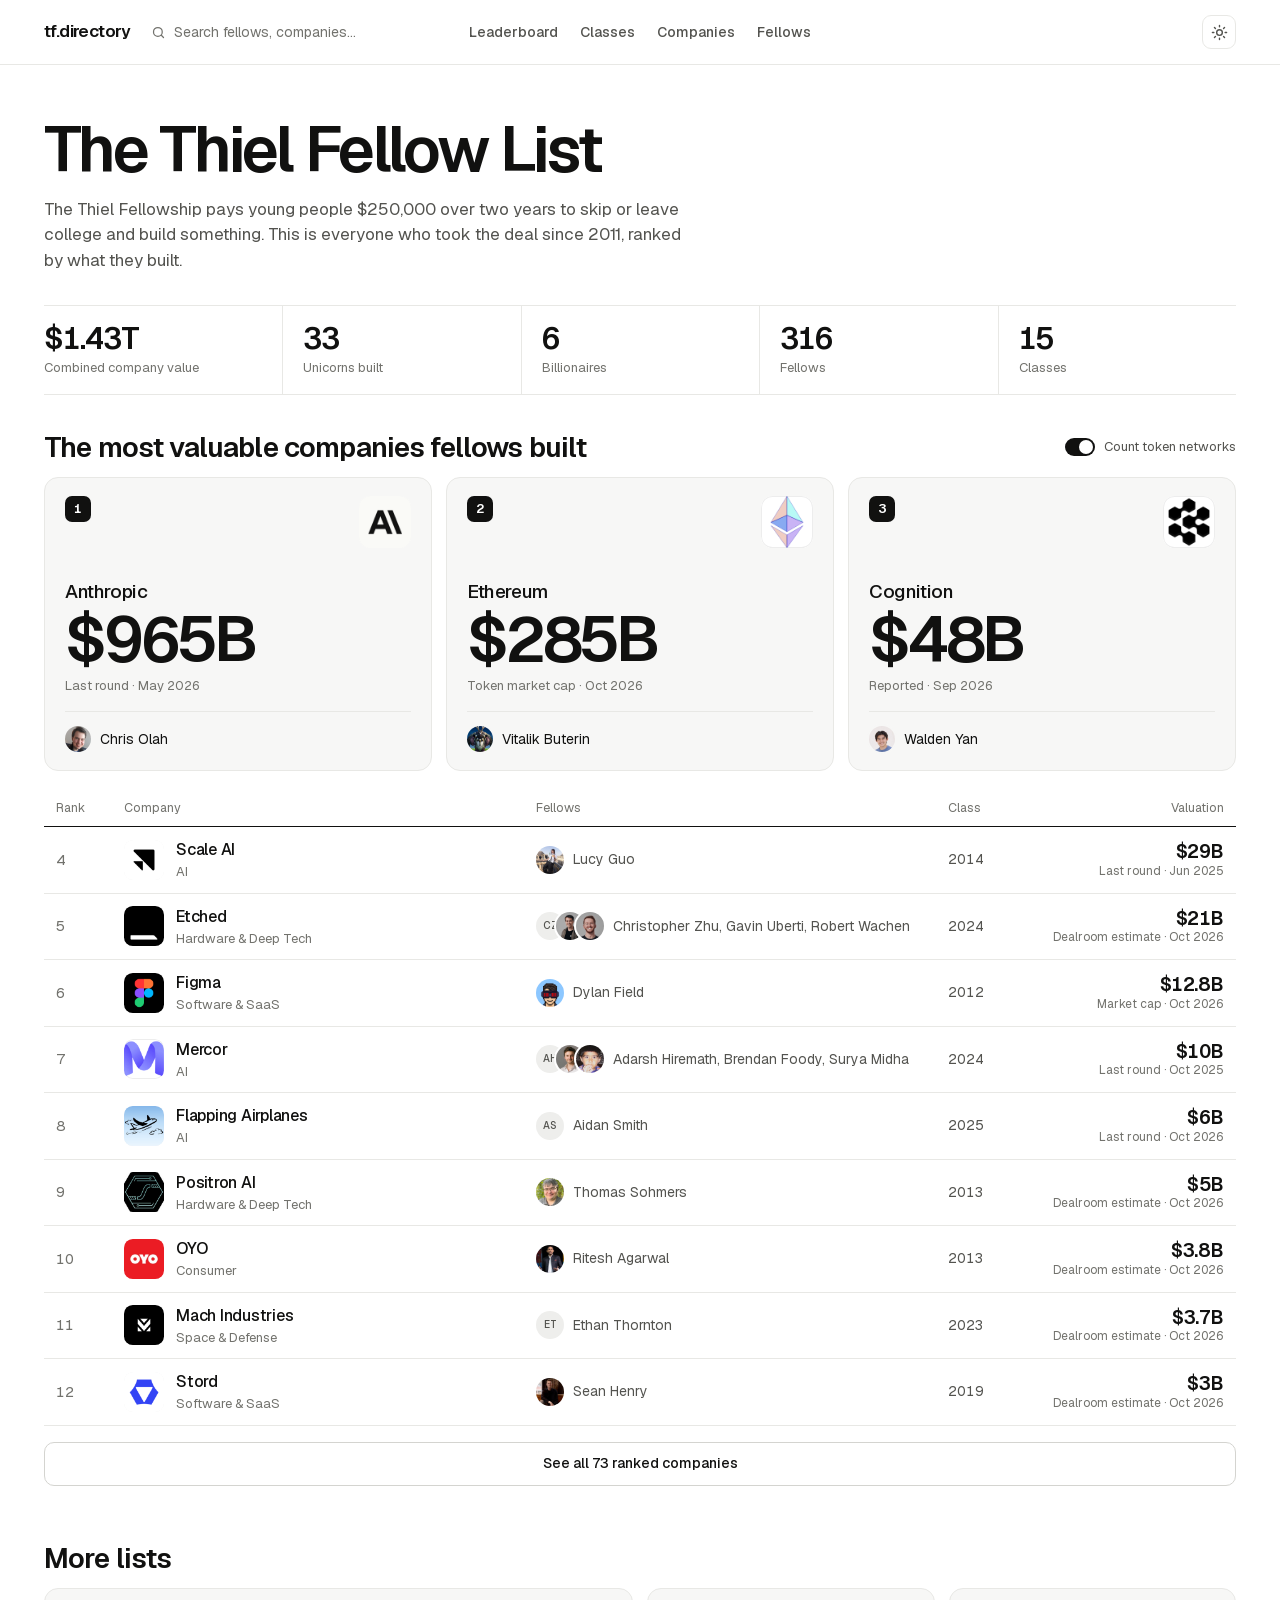
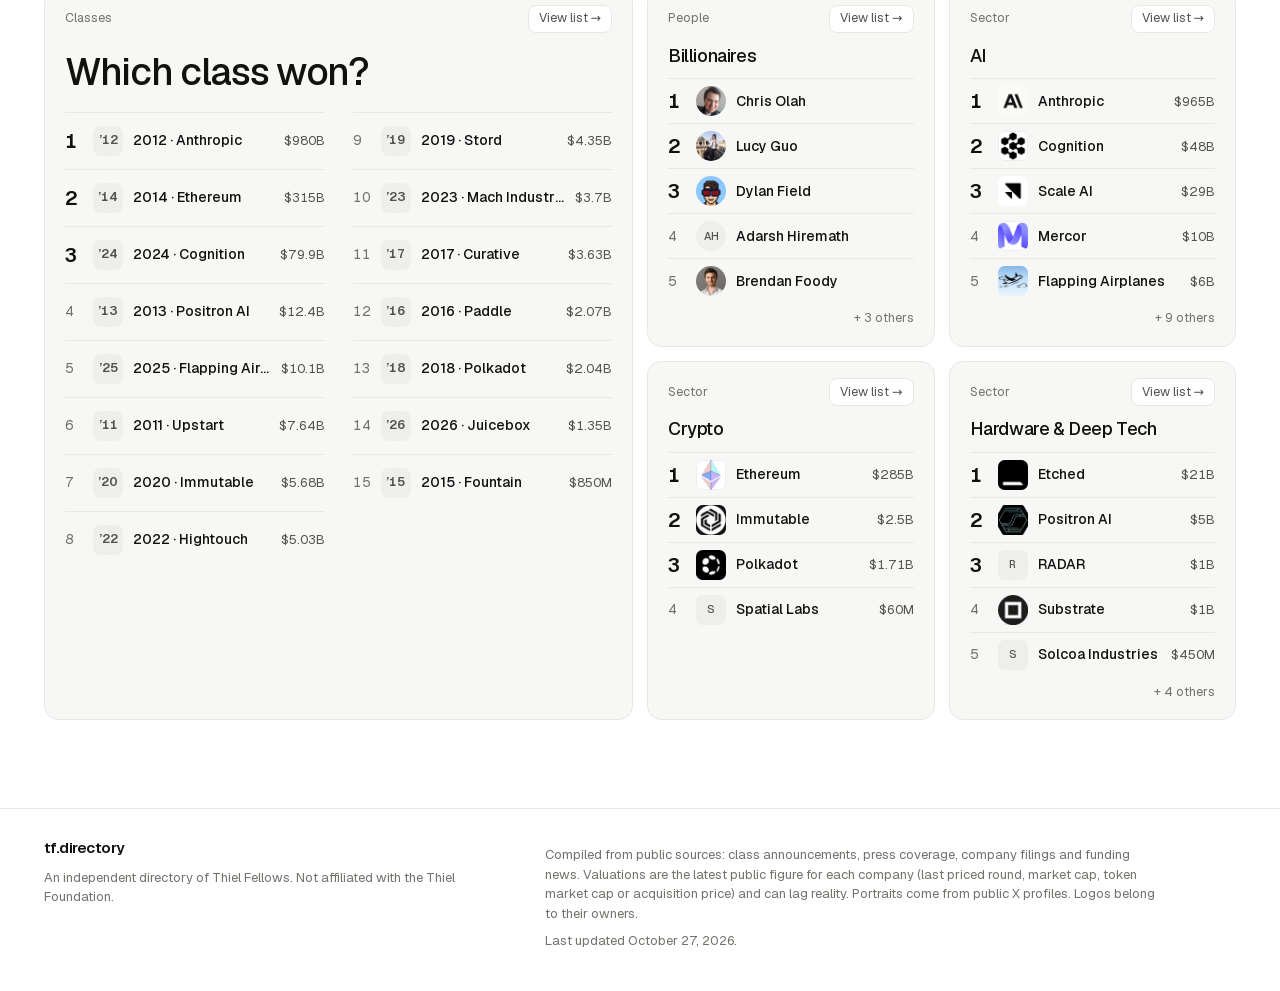
==== index.html @ bc82bbcd "Redesign as a ranked list with portraits and logos Restyle the site after the Forbes lists and Cosig" ====
<!doctype html>
<html lang="en">
<head>
  <meta charset="utf-8">
  <meta name="viewport" content="width=device-width, initial-scale=1">
  <title>tf.directory — every Thiel Fellow</title>
  <meta name="description" content="An independent directory of every Thiel Fellow since 2011: browse by class, company and profile, with a valuation leaderboard of the companies they built.">
  <meta property="og:title" content="tf.directory — every Thiel Fellow">
  <meta property="og:description" content="Every Thiel Fellow since 2011, by class, company and profile, with a valuation leaderboard.">
  <meta property="og:url" content="https://tf.directory/">
  <meta property="og:type" content="website">
  <meta name="twitter:card" content="summary">
  <meta name="theme-color" content="#ffffff" media="(prefers-color-scheme: light)">
  <meta name="theme-color" content="#0c0c0b" media="(prefers-color-scheme: dark)">
  <link rel="icon" href="data:image/svg+xml,%3Csvg xmlns='http://www.w3.org/2000/svg' viewBox='0 0 64 64'%3E%3Crect width='64' height='64' rx='14' fill='%23111110'/%3E%3Ctext x='32' y='44' font-family='Helvetica,Arial,sans-serif' font-size='34' font-weight='700' letter-spacing='-2' text-anchor='middle' fill='%23ffffff'%3Etf%3C/text%3E%3C/svg%3E">
  <link rel="preload" href="assets/fonts/geist.woff2" as="font" type="font/woff2" crossorigin>
  <link rel="stylesheet" href="assets/style.css">
</head>
<body>
  <a class="skip" href="#app">Skip to content</a>
  <header class="top">
    <div class="wrap top-in">
      <div class="top-left">
        <a class="mark" href="#/" aria-label="tf.directory home">tf.directory</a>
        <button class="search-btn" id="open-search" type="button" aria-label="Search fellows and companies">
          <svg width="15" height="15" viewBox="0 0 24 24" fill="none" stroke="currentColor" stroke-width="2" stroke-linecap="round" aria-hidden="true"><circle cx="11" cy="11" r="7"/><path d="m20 20-3.5-3.5"/></svg>
          <span class="lbl">Search fellows, companies…</span>
        </button>
      </div>
      <nav class="nav" aria-label="Primary">
        <a href="#/leaderboard" data-nav="leaderboard">Leaderboard</a>
        <a href="#/classes" data-nav="classes">Classes</a>
        <a href="#/companies" data-nav="companies">Companies</a>
        <a href="#/fellows" data-nav="fellows">Fellows</a>
      </nav>
      <div class="top-actions">
        <button class="icon-btn" id="theme" type="button" aria-label="Toggle dark mode">
          <svg class="i-sun" width="17" height="17" viewBox="0 0 24 24" fill="none" stroke="currentColor" stroke-width="2" stroke-linecap="round" aria-hidden="true"><circle cx="12" cy="12" r="4"/><path d="M12 2v2M12 20v2M4.9 4.9l1.4 1.4M17.7 17.7l1.4 1.4M2 12h2M20 12h2M4.9 19.1l1.4-1.4M17.7 6.3l1.4-1.4"/></svg>
          <svg class="i-moon" width="17" height="17" viewBox="0 0 24 24" fill="none" stroke="currentColor" stroke-width="2" stroke-linecap="round" stroke-linejoin="round" aria-hidden="true"><path d="M21 12.8A9 9 0 1 1 11.2 3a7 7 0 0 0 9.8 9.8z"/></svg>
        </button>
      </div>
    </div>
  </header>

  <main id="app" class="wrap" tabindex="-1">
    <div class="loading">Loading the directory…</div>
  </main>

  <footer class="foot">
    <div class="wrap foot-in">
      <div>
        <div class="mark">tf.directory</div>
        <p>An independent directory of Thiel Fellows. Not affiliated with the Thiel Foundation.</p>
      </div>
      <div class="foot-note">
        <p>Compiled from public sources: class announcements, press coverage, company filings and funding news. Valuations are the latest public figure for each company (last priced round, market cap, token market cap or acquisition price) and can lag reality. Portraits come from public X profiles. Logos belong to their owners.</p>
        <p id="updated"></p>
      </div>
    </div>
  </footer>

  <div class="pal-back" id="pal" hidden>
    <div class="pal" role="dialog" aria-modal="true" aria-label="Search">
      <input id="pal-q" type="text" placeholder="Search fellows, companies, classes…" autocomplete="off" spellcheck="false" aria-controls="pal-list">
      <div class="pal-list" id="pal-list" role="listbox"></div>
      <div class="pal-foot"><span><kbd>↑</kbd><kbd>↓</kbd> move</span><span><kbd>↵</kbd> open</span><span><kbd>esc</kbd> close</span></div>
    </div>
  </div>

  <script src="assets/app.js"></script>
</body>
</html>
---- assets/style.css ----
@font-face { font-family: "Geist"; font-style: normal; font-weight: 100 900; font-display: swap; src: url(fonts/geist.woff2) format("woff2"); }

:root {
  --bg: #ffffff;
  --surface: #f7f7f6;
  --surface-2: #eeeeec;
  --ink: #111110;
  --ink-2: #53534f;
  --ink-3: #72726d;
  --line: #e8e8e5;
  --line-2: #d4d4d0;
  --radius: 14px;
  --top-h: 64px;
  --sans: "Geist", ui-sans-serif, system-ui, -apple-system, "Segoe UI", sans-serif;
  color-scheme: light;
}

@media (prefers-color-scheme: dark) {
  :root:not([data-theme="light"]) {
    --bg: #0c0c0b;
    --surface: #161615;
    --surface-2: #232321;
    --ink: #f4f4f2;
    --ink-2: #b4b4af;
    --ink-3: #8b8b85;
    --line: #272725;
    --line-2: #3b3b38;
    color-scheme: dark;
  }
}
:root[data-theme="dark"] {
  --bg: #0c0c0b;
  --surface: #161615;
  --surface-2: #232321;
  --ink: #f4f4f2;
  --ink-2: #b4b4af;
  --ink-3: #8b8b85;
  --line: #272725;
  --line-2: #3b3b38;
  color-scheme: dark;
}

* { box-sizing: border-box; }
html { -webkit-text-size-adjust: 100%; scroll-padding-top: calc(var(--top-h) + 16px); }
body {
  margin: 0;
  background: var(--bg);
  color: var(--ink);
  font: 15px/1.5 var(--sans);
  -webkit-font-smoothing: antialiased;
  text-rendering: optimizeLegibility;
  overflow-x: hidden;
}
a { color: inherit; text-decoration: none; }
button { font: inherit; color: inherit; }
img, svg { display: block; }
::selection { background: var(--ink); color: var(--bg); }
:focus-visible { outline: 2px solid var(--ink); outline-offset: 2px; border-radius: 4px; }

.wrap { max-width: 1240px; margin: 0 auto; padding: 0 24px; }
#app { outline: none; min-height: 70vh; }
.skip { position: absolute; left: -999px; top: 8px; background: var(--ink); color: var(--bg); padding: 8px 12px; border-radius: 8px; z-index: 100; }
.skip:focus { left: 8px; }
.loading { padding: 120px 0; color: var(--ink-3); text-align: center; }

/* ---------- header ---------- */
.top {
  position: sticky; top: 0; z-index: 30;
  background: color-mix(in srgb, var(--bg) 88%, transparent);
  backdrop-filter: saturate(1.4) blur(14px);
  -webkit-backdrop-filter: saturate(1.4) blur(14px);
  border-bottom: 1px solid var(--line);
}
.top-in { display: grid; grid-template-columns: minmax(0, 1fr) auto minmax(0, 1fr); align-items: center; gap: 20px; height: var(--top-h); }
.top-left { display: flex; align-items: center; gap: 18px; min-width: 0; }
.mark { font-weight: 600; font-size: 17px; letter-spacing: -0.035em; white-space: nowrap; }
.nav { display: flex; gap: 22px; }
.nav a { color: var(--ink-2); font-size: 14px; font-weight: 500; white-space: nowrap; }
.nav a:hover, .nav a.on { color: var(--ink); }
.top-actions { display: flex; justify-content: flex-end; }
.search-btn {
  display: flex; align-items: center; gap: 8px; height: 34px; padding: 0 2px; min-width: 0;
  border: 0; background: none; color: var(--ink-3); font-size: 14px; cursor: pointer;
}
.search-btn:hover { color: var(--ink); }
.search-btn .lbl { overflow: hidden; text-overflow: ellipsis; white-space: nowrap; }
kbd { font: 500 11px/1 var(--sans); border: 1px solid var(--line); border-radius: 5px; padding: 3px 5px; color: var(--ink-3); background: var(--bg); }
.icon-btn {
  width: 34px; height: 34px; display: grid; place-items: center; border-radius: 9px;
  border: 1px solid var(--line); background: var(--bg); color: var(--ink-2); cursor: pointer;
}
.icon-btn:hover { color: var(--ink); border-color: var(--line-2); }
.i-moon { display: none; }
:root[data-theme="dark"] .i-moon { display: block; }
:root[data-theme="dark"] .i-sun { display: none; }
@media (prefers-color-scheme: dark) {
  :root:not([data-theme="light"]) .i-moon { display: block; }
  :root:not([data-theme="light"]) .i-sun { display: none; }
}

/* ---------- type ---------- */
.title { font-size: clamp(38px, 5.2vw, 64px); font-weight: 600; line-height: 1.03; letter-spacing: -0.042em; margin: 0; text-wrap: balance; }
.sub { max-width: 640px; font-size: 17px; line-height: 1.5; color: var(--ink-2); margin: 14px 0 0; text-wrap: pretty; }
.sub b { color: var(--ink); font-weight: 500; }
.muted { color: var(--ink-3); }
.page-head { padding: 52px 0 28px; }
.note { font-size: 12.5px; color: var(--ink-3); margin: 12px 0 0; }
.back { display: inline-block; font-size: 14px; color: var(--ink-2); padding: 28px 0 20px; }
.back:hover { color: var(--ink); }

.sect { padding-top: 56px; }
.sect-head { display: flex; align-items: center; justify-content: space-between; gap: 12px 24px; margin-bottom: 14px; flex-wrap: wrap; }
.sect-head h2 { font-size: clamp(22px, 2.6vw, 28px); font-weight: 600; letter-spacing: -0.03em; line-height: 1.15; margin: 0; }
.sect-head p { margin: 4px 0 0; color: var(--ink-3); font-size: 14px; }
.controls { display: flex; gap: 12px; align-items: center; flex-wrap: wrap; }
.btn-wide {
  display: flex; align-items: center; justify-content: center; height: 44px; margin-top: 16px;
  border: 1px solid var(--line-2); border-radius: 10px; font-size: 14px; font-weight: 500; background: var(--bg);
}
.btn-wide:hover { background: var(--surface); }

/* ---------- stats ---------- */
.stats { display: grid; grid-template-columns: repeat(5, minmax(0, 1fr)); border-top: 1px solid var(--line); border-bottom: 1px solid var(--line); margin-top: 32px; }
.stat { padding: 16px 20px; border-left: 1px solid var(--line); min-width: 0; }
.stat:first-child { border-left: 0; padding-left: 0; }
.stat b { display: block; font-size: 30px; font-weight: 600; line-height: 1.1; letter-spacing: -0.035em; white-space: nowrap; font-variant-numeric: tabular-nums; overflow: hidden; text-overflow: ellipsis; }
.stat span { display: block; margin-top: 3px; font-size: 13px; color: var(--ink-3); }

/* ---------- media ---------- */
.face, .logo { --s: 40px; width: var(--s); height: var(--s); flex: none; object-fit: cover; }
.face { border-radius: 50%; background: var(--surface-2); }
.logo { border-radius: 22%; background: #fff; box-shadow: inset 0 0 0 1px rgba(0, 0, 0, .07); object-fit: contain; }
.logo.on-dark { background: #111110; }
.face.blank, .logo.blank {
  display: inline-grid; place-items: center; background: var(--surface-2); color: var(--ink-2); box-shadow: none;
  font-size: calc(var(--s) * .36); font-weight: 500; line-height: 1; user-select: none;
}
.stack { display: inline-flex; flex: none; }
.stack > * { margin-left: -8px; box-shadow: 0 0 0 2px var(--bg); }
.stack > *:first-child { margin-left: 0; }
.tile {
  display: inline-grid; place-items: center; min-width: 26px; height: 26px; padding: 0 6px; border-radius: 7px;
  background: var(--ink); color: var(--bg); font-size: 13px; font-weight: 600; font-variant-numeric: tabular-nums;
}
.yr {
  display: inline-grid; place-items: center; width: 30px; height: 30px; flex: none; border-radius: 8px;
  background: var(--surface-2); color: var(--ink-2); font-size: 12.5px; font-weight: 600; font-variant-numeric: tabular-nums;
}
.tag {
  display: inline-block; font-size: 11.5px; font-weight: 500; line-height: 1; padding: 3px 6px; border-radius: 5px;
  border: 1px solid var(--line-2); color: var(--ink-2); white-space: nowrap;
}
.chip { font-size: 13px; color: var(--ink-2); white-space: nowrap; }
.status { font-size: 13px; color: var(--ink-2); white-space: nowrap; }
.status.defunct { color: var(--ink-3); text-decoration: line-through; }

/* ---------- podium ---------- */
.podium { display: grid; grid-template-columns: repeat(3, minmax(0, 1fr)); gap: 14px; }
.pod {
  display: flex; flex-direction: column; min-width: 0; padding: 18px 20px 18px; background: var(--surface);
  border: 1px solid var(--line); border-radius: var(--radius); transition: border-color .15s;
}
.pod:hover { border-color: var(--line-2); }
.pod-top { display: flex; justify-content: space-between; align-items: flex-start; }
.pod-name { margin-top: 30px; font-size: 19px; font-weight: 500; letter-spacing: -0.02em; }
.pod-val { font-size: clamp(44px, 5vw, 64px); font-weight: 600; line-height: 1.02; letter-spacing: -0.05em; font-variant-numeric: tabular-nums; }
.pod-note { font-size: 13px; color: var(--ink-3); margin-top: 4px; }
.pod-fs { display: flex; align-items: center; gap: 9px; margin-top: 16px; padding-top: 14px; border-top: 1px solid var(--line); font-size: 14px; min-width: 0; }
.pod-fs .stack > * { box-shadow: 0 0 0 2px var(--surface); }
.pod-fs span.t { overflow: hidden; text-overflow: ellipsis; white-space: nowrap; min-width: 0; }

/* ---------- ranked table ---------- */
.rk { font-size: 15px; color: var(--ink-3); font-variant-numeric: tabular-nums; }
.rk.lead { font-size: 26px; font-weight: 600; color: var(--ink); line-height: 1; letter-spacing: -0.03em; }
.t-head, .t-row { display: grid; grid-template-columns: 52px minmax(0, 1.25fr) minmax(0, 1.25fr) 84px 176px; gap: 16px; align-items: center; }
.t-head { padding: 0 12px 8px; font-size: 12.5px; color: var(--ink-3); border-bottom: 1px solid var(--ink); }
.t-head button { border: 0; background: none; padding: 0; font-size: 12.5px; color: var(--ink-3); cursor: pointer; text-align: left; white-space: nowrap; }
.t-head button:hover, .t-head button.on { color: var(--ink); }
.t-head .r { text-align: right; justify-self: end; }
.t-row { padding: 11px 12px; border-bottom: 1px solid var(--line); transition: background .12s; }
.t-row:hover { background: var(--surface); }
.t-row:hover .stack > * { box-shadow: 0 0 0 2px var(--surface); }
.t-co { display: flex; align-items: center; gap: 12px; min-width: 0; }
.t-co .txt { min-width: 0; }
.t-name { display: block; font-size: 16px; font-weight: 500; letter-spacing: -0.015em; overflow: hidden; text-overflow: ellipsis; white-space: nowrap; }
a.t-co:hover .t-name { text-decoration: underline; text-underline-offset: 3px; text-decoration-thickness: 1px; }
.t-sub { display: flex; align-items: center; gap: 6px; font-size: 13px; color: var(--ink-3); overflow: hidden; white-space: nowrap; }
.t-sub.m { display: none; }
.founders { display: flex; align-items: center; gap: 9px; min-width: 0; font-size: 14px; color: var(--ink-2); }
.founders .names { overflow: hidden; text-overflow: ellipsis; white-space: nowrap; min-width: 0; }
.founders a:hover, .t-cls a:hover { color: var(--ink); text-decoration: underline; text-underline-offset: 3px; text-decoration-thickness: 1px; }
.t-cls { font-size: 14px; color: var(--ink-2); font-variant-numeric: tabular-nums; white-space: nowrap; overflow: hidden; text-overflow: ellipsis; }
.val { text-align: right; font-size: 19px; font-weight: 600; line-height: 1.15; letter-spacing: -0.025em; font-variant-numeric: tabular-nums; white-space: nowrap; min-width: 0; }
.val small { display: block; font-size: 12px; font-weight: 400; color: var(--ink-3); letter-spacing: 0; margin-top: 2px; overflow: hidden; text-overflow: ellipsis; }
.val .none { font-size: 13.5px; font-weight: 400; color: var(--ink-3); letter-spacing: 0; }

.ct .t-head, .ct .t-row { grid-template-columns: 44px minmax(0, 1.7fr) 150px 104px 160px 84px; }
.ct .t-head { position: sticky; top: var(--top-h); background: var(--bg); z-index: 4; padding-top: 8px; }
.t-raised { font-size: 14px; color: var(--ink-2); text-align: right; font-variant-numeric: tabular-nums; }

/* classes */
.cl-row { display: grid; grid-template-columns: 52px 148px 92px minmax(0, 1fr) 132px; gap: 16px; align-items: center; padding: 12px; border-bottom: 1px solid var(--line); }
.cl-rows { border-top: 1px solid var(--ink); }
.cl-year { font-size: 24px; font-weight: 600; line-height: 1.05; letter-spacing: -0.03em; font-variant-numeric: tabular-nums; }
.cl-year small { display: block; font-size: 12.5px; font-weight: 400; color: var(--ink-3); letter-spacing: 0; margin-top: 3px; white-space: nowrap; }
a.cl-year:hover { text-decoration: underline; text-underline-offset: 4px; text-decoration-thickness: 1px; }
.cl-row .stack { min-width: 0; }
.cl-track { display: flex; height: 28px; background: var(--surface); border-radius: 6px; overflow: hidden; min-width: 0; }
.cl-seg {
  display: flex; align-items: center; min-width: 0; overflow: hidden; height: 100%; padding-left: 8px; white-space: nowrap;
  border-right: 2px solid var(--bg); background: var(--ink); color: var(--bg); font-size: 12px; font-weight: 500;
}
.cl-seg span { overflow: hidden; text-overflow: ellipsis; }
.cl-seg:hover { opacity: .85; }
.cl-seg.s1 { background: color-mix(in srgb, var(--ink) 66%, var(--bg)); }
.cl-seg.s2 { background: color-mix(in srgb, var(--ink) 40%, var(--bg)); }
.cl-seg.s3 { background: color-mix(in srgb, var(--ink) 22%, var(--bg)); color: var(--ink); }

/* ---------- segmented controls ---------- */
.seg, .tabs { display: inline-flex; gap: 2px; padding: 3px; border: 1px solid var(--line); border-radius: 10px; background: var(--bg); }
.tabs { max-width: 100%; overflow-x: auto; scrollbar-width: none; }
.tabs::-webkit-scrollbar { display: none; }
.seg button, .tabs a { flex: none; border: 0; background: none; font-size: 13px; font-weight: 500; padding: 5px 10px; border-radius: 7px; color: var(--ink-2); cursor: pointer; white-space: nowrap; }
.seg button:hover, .tabs a:hover { color: var(--ink); }
.seg button.on, .tabs a.on { background: var(--ink); color: var(--bg); }
.toolbar { display: flex; align-items: center; justify-content: space-between; gap: 12px 20px; flex-wrap: wrap; margin-bottom: 16px; }

.switch { display: inline-flex; align-items: center; gap: 9px; font-size: 13px; color: var(--ink-2); cursor: pointer; user-select: none; white-space: nowrap; }
.switch input { appearance: none; width: 30px; height: 18px; border-radius: 99px; background: var(--line-2); position: relative; margin: 0; cursor: pointer; transition: background .15s; flex: none; }
.switch input::after { content: ""; position: absolute; top: 2px; left: 2px; width: 14px; height: 14px; border-radius: 50%; background: var(--bg); transition: transform .15s; }
.switch input:checked { background: var(--ink); }
.switch input:checked::after { transform: translateX(12px); }

/* ---------- list cards ---------- */
.lists { display: grid; grid-template-columns: repeat(4, minmax(0, 1fr)); gap: 14px; }
.lcard { background: var(--surface); border: 1px solid var(--line); border-radius: var(--radius); padding: 16px 20px 18px; min-width: 0; }
.lcard.wide { grid-column: span 2; grid-row: span 2; }
.lc-top { display: flex; justify-content: space-between; align-items: center; gap: 12px; font-size: 12.5px; color: var(--ink-3); }
.lc-btn { display: inline-flex; align-items: center; height: 28px; padding: 0 10px; border: 1px solid var(--line); border-radius: 8px; background: var(--bg); color: var(--ink-2); font-size: 12.5px; white-space: nowrap; }
.lc-btn:hover { color: var(--ink); border-color: var(--line-2); }
.lcard h3 { font-size: 18px; font-weight: 500; line-height: 1.2; letter-spacing: -0.022em; margin: 12px 0; }
.lcard.wide h3 { font-size: clamp(28px, 3.1vw, 38px); font-weight: 500; line-height: 1.08; letter-spacing: -0.035em; margin: 18px 0 20px; }
.li-rows.two { display: grid; grid-auto-flow: column; grid-template-rows: repeat(8, auto); column-gap: 28px; }
.li-rows.two .li { padding: 13px 0; }
.li { display: flex; align-items: center; gap: 10px; padding: 7px 0; border-top: 1px solid var(--line); min-width: 0; }
.li .rk { width: 18px; flex: none; font-size: 14px; }
.li .rk.lead { font-size: 20px; }
.li-t { flex: 1; min-width: 0; font-size: 14px; font-weight: 500; overflow: hidden; text-overflow: ellipsis; white-space: nowrap; }
.li:hover .li-t { text-decoration: underline; text-underline-offset: 3px; text-decoration-thickness: 1px; }
.li-v { flex: none; font-size: 13px; color: var(--ink-2); font-variant-numeric: tabular-nums; }
.li-more { font-size: 12.5px; color: var(--ink-3); text-align: right; margin: 6px 0 0; }

/* ---------- filters ---------- */
.filters { display: flex; gap: 8px; flex-wrap: wrap; align-items: center; padding-bottom: 12px; }
.input { height: 40px; border: 1px solid var(--line); background: var(--bg); border-radius: 10px; padding: 0 12px; font: inherit; font-size: 14px; color: var(--ink); min-width: 0; }
.input.grow { flex: 1 1 260px; border-radius: 99px; padding: 0 18px; }
.input::placeholder { color: var(--ink-3); }
.input:focus { outline: 0; border-color: var(--ink); }
select.input {
  appearance: none; padding-right: 30px; cursor: pointer;
  background-image: url("data:image/svg+xml,%3Csvg xmlns='http://www.w3.org/2000/svg' width='12' height='12' viewBox='0 0 24 24' fill='none' stroke='%2372726d' stroke-width='2.5' stroke-linecap='round'%3E%3Cpath d='m6 9 6 6 6-6'/%3E%3C/svg%3E");
  background-repeat: no-repeat; background-position: right 10px center;
}
.count { font-size: 13px; color: var(--ink-3); margin: 16px 0 12px; }
.empty { padding: 60px 0; text-align: center; color: var(--ink-3); }

/* ---------- fellow cards ---------- */
.fgrid { display: grid; grid-template-columns: repeat(auto-fill, minmax(176px, 1fr)); gap: 14px; }
.f-card { display: block; min-width: 0; overflow: hidden; border: 1px solid var(--line); border-radius: 12px; background: var(--bg); transition: border-color .15s; }
.f-card:hover { border-color: var(--line-2); }
.f-card:hover .fc-name { text-decoration: underline; text-underline-offset: 3px; text-decoration-thickness: 1px; }
.fc-media { position: relative; aspect-ratio: 1; display: grid; place-items: center; overflow: hidden; background: var(--surface); border-bottom: 1px solid var(--line); }
.fc-media .photo { width: 100%; height: 100%; object-fit: cover; }
.fc-media .tile { position: absolute; top: 8px; left: 8px; }
.ini { font-size: 40px; font-weight: 500; letter-spacing: -0.03em; color: var(--ink-3); user-select: none; }
.fc-body { padding: 9px 12px 11px; }
.fc-name, .fc-co { overflow: hidden; text-overflow: ellipsis; white-space: nowrap; }
.fc-name { font-size: 14.5px; font-weight: 500; letter-spacing: -0.012em; }
.fc-co { font-size: 12.5px; color: var(--ink-3); min-height: 18px; }
.group-h { display: flex; align-items: baseline; gap: 10px; margin: 36px 0 12px; font-size: 22px; font-weight: 600; letter-spacing: -0.03em; }
.group-h a:hover { text-decoration: underline; text-underline-offset: 4px; text-decoration-thickness: 1px; }
.group-h span { font-size: 13px; font-weight: 400; letter-spacing: 0; color: var(--ink-3); }

/* billionaire rows */
.b-rows { border-top: 1px solid var(--ink); }
.b-row { display: grid; grid-template-columns: 44px minmax(0, 1fr) 64px 110px; gap: 14px; align-items: center; padding: 11px 12px; border-bottom: 1px solid var(--line); transition: background .12s; }
.b-row:hover { background: var(--surface); }
.b-name { display: block; font-size: 16px; font-weight: 500; letter-spacing: -0.015em; }
.b-row:hover .b-name { text-decoration: underline; text-underline-offset: 3px; text-decoration-thickness: 1px; }
.b-note { display: block; font-size: 13px; color: var(--ink-3); }
.b-row .r { justify-self: end; }

/* ---------- detail pages ---------- */
.profile { display: grid; grid-template-columns: 300px minmax(0, 1fr); gap: 48px; align-items: start; }
.p-side { position: sticky; top: calc(var(--top-h) + 20px); min-width: 0; }
.p-media { aspect-ratio: 1; display: grid; place-items: center; overflow: hidden; border-radius: var(--radius); background: var(--surface); border: 1px solid var(--line); }
.p-media > img:not(.logo) { width: 100%; height: 100%; object-fit: cover; }
.p-media .ini { font-size: 76px; }
.facts { margin: 8px 0 0; }
.facts div { display: flex; justify-content: space-between; gap: 18px; padding: 9px 0; border-bottom: 1px solid var(--line); font-size: 14px; }
.facts dt { color: var(--ink-3); flex: none; }
.facts dd { margin: 0; text-align: right; font-weight: 500; min-width: 0; overflow-wrap: anywhere; }
.facts a:hover { text-decoration: underline; text-underline-offset: 3px; text-decoration-thickness: 1px; }
.links { display: flex; gap: 8px; flex-wrap: wrap; margin-top: 14px; }
.links a { display: inline-flex; align-items: center; height: 34px; padding: 0 12px; border-radius: 9px; border: 1px solid var(--line-2); font-size: 13.5px; font-weight: 500; }
.links a:hover { background: var(--surface); }
.p-main { min-width: 0; }
.p-main h1 { font-size: clamp(38px, 5vw, 60px); font-weight: 600; line-height: 1.03; letter-spacing: -0.042em; margin: 0; }
.p-sub { margin: 10px 0 0; font-size: 17px; color: var(--ink-2); display: flex; gap: 6px 10px; flex-wrap: wrap; align-items: center; }
.p-sub a:hover { color: var(--ink); text-decoration: underline; text-underline-offset: 3px; text-decoration-thickness: 1px; }
.worth { margin-top: 22px; padding: 16px 0; border-top: 1px solid var(--ink); border-bottom: 1px solid var(--line); }
.worth small { display: block; font-size: 13px; color: var(--ink-3); }
.worth b { display: block; font-size: clamp(42px, 5vw, 60px); font-weight: 600; line-height: 1.05; letter-spacing: -0.05em; margin: 2px 0; font-variant-numeric: tabular-nums; }
.prose { font-size: 17px; line-height: 1.6; max-width: 660px; margin: 22px 0 0; text-wrap: pretty; }
.sect-label { font-size: 13px; color: var(--ink-3); margin: 32px 0 10px; }
.co-list { border-top: 1px solid var(--line); }
.co-row { display: flex; align-items: center; gap: 12px; padding: 10px 0; border-bottom: 1px solid var(--line); min-width: 0; }
.co-row .t-name { font-size: 15px; }
.co-row:hover .t-name { text-decoration: underline; text-underline-offset: 3px; text-decoration-thickness: 1px; }
.co-row .val { margin-left: auto; font-size: 16px; flex: none; }
.taglist { display: flex; gap: 6px; flex-wrap: wrap; }
.taglist span { font-size: 13px; padding: 4px 10px; border-radius: 99px; border: 1px solid var(--line); }
.sources { margin: 0; padding: 0; list-style: none; font-size: 12.5px; color: var(--ink-3); }
.sources li { padding: 3px 0; overflow: hidden; text-overflow: ellipsis; white-space: nowrap; }
.sources a:hover { color: var(--ink); text-decoration: underline; }
.mates { display: grid; grid-template-columns: repeat(auto-fill, minmax(208px, 1fr)); gap: 0 24px; }
.mate { display: flex; gap: 10px; align-items: center; padding: 8px 0; border-top: 1px solid var(--line); min-width: 0; }
.mate .t { min-width: 0; }
.mate b { display: block; font-weight: 500; font-size: 14px; overflow: hidden; text-overflow: ellipsis; white-space: nowrap; }
.mate:hover b { text-decoration: underline; text-underline-offset: 3px; text-decoration-thickness: 1px; }
.mate small { display: block; font-size: 12.5px; color: var(--ink-3); overflow: hidden; text-overflow: ellipsis; white-space: nowrap; }
.pn { display: grid; grid-template-columns: 1fr 1fr; gap: 14px; margin: 48px 0 0; }
.pn a { border: 1px solid var(--line); border-radius: 12px; padding: 12px 16px; min-width: 0; }
.pn a:hover { background: var(--surface); }
.pn small { display: block; font-size: 12.5px; color: var(--ink-3); }
.pn b { font-weight: 500; display: block; overflow: hidden; text-overflow: ellipsis; white-space: nowrap; }
.pn .next { text-align: right; grid-column: 2; }
.conf { font-size: 12.5px; color: var(--ink-3); margin-top: 16px; }

/* ---------- palette ---------- */
.pal-back { position: fixed; inset: 0; background: rgba(10, 10, 9, .4); display: flex; justify-content: center; align-items: flex-start; padding: 12vh 16px 16px; z-index: 60; }
.pal-back[hidden] { display: none; }
.pal { width: min(640px, 100%); background: var(--bg); border: 1px solid var(--line); border-radius: 16px; box-shadow: 0 30px 80px -20px rgba(0,0,0,.45); overflow: hidden; }
.pal input { width: 100%; border: 0; border-bottom: 1px solid var(--line); background: none; padding: 18px 20px; font: inherit; font-size: 17px; color: var(--ink); outline: none; }
.pal input::placeholder { color: var(--ink-3); }
.pal-list { max-height: min(58vh, 460px); overflow: auto; padding: 6px; }
.pal-item { display: flex; gap: 12px; align-items: center; padding: 8px 10px; border-radius: 10px; cursor: pointer; min-width: 0; }
.pal-item.on { background: var(--surface-2); }
.pal-item .t { min-width: 0; flex: 1; }
.pal-item b { display: block; font-weight: 500; font-size: 14.5px; }
.pal-item small { display: block; color: var(--ink-3); font-size: 12.5px; overflow: hidden; text-overflow: ellipsis; white-space: nowrap; }
.pal-item .k { font-size: 12px; color: var(--ink-3); }
.pal-foot { display: flex; gap: 16px; padding: 10px 16px; border-top: 1px solid var(--line); font-size: 12px; color: var(--ink-3); }
.pal-foot kbd { margin-right: 3px; }
.pal-empty { padding: 28px; text-align: center; color: var(--ink-3); font-size: 14px; }

/* ---------- footer ---------- */
.foot { border-top: 1px solid var(--line); margin-top: 88px; padding: 28px 0 40px; font-size: 13px; color: var(--ink-3); }
.foot-in { display: grid; grid-template-columns: 1fr 1.5fr; gap: 40px; }
.foot p { margin: 8px 0 0; max-width: 620px; }
.foot .mark { color: var(--ink); font-size: 15px; }

/* ---------- responsive ---------- */
@media (max-width: 1040px) {
  .lists { grid-template-columns: repeat(2, minmax(0, 1fr)); }
  .t-head, .t-row { grid-template-columns: 44px minmax(0, 1.25fr) minmax(0, 1fr) 160px; }
  .t-head .h-cls, .t-cls { display: none; }
  .ct .t-head, .ct .t-row { grid-template-columns: 40px minmax(0, 1fr) 96px 150px; }
  .t-sector, .t-raised, .ct .t-head .h-sector, .ct .t-head .h-raised { display: none; }
  .cl-row { grid-template-columns: 44px 128px minmax(0, 1fr) 124px; }
  .cl-row .stack { display: none; }
}
@media (max-width: 860px) {
  .top-in { display: flex; flex-wrap: wrap; height: auto; padding-top: 10px; gap: 8px 12px; }
  .top-left { flex: 1; }
  .nav { order: 3; width: 100%; gap: 20px; padding-bottom: 8px; overflow-x: auto; scrollbar-width: none; }
  .nav::-webkit-scrollbar { display: none; }
  .ct .t-head { position: static; }
  .stats { grid-template-columns: repeat(3, minmax(0, 1fr)); }
  .stat:nth-child(4) { border-left: 0; padding-left: 0; }
  .stat:nth-child(n+4) { border-top: 1px solid var(--line); }
  .podium { grid-template-columns: 1fr; }
  .profile { grid-template-columns: 1fr; gap: 24px; }
  .p-side { position: static; }
  .p-media { max-width: 200px; }
  .foot-in { grid-template-columns: 1fr; gap: 12px; }
}
@media (max-width: 640px) {
  .wrap { padding: 0 16px; }
  body { font-size: 14.5px; }
  .page-head { padding: 36px 0 22px; }
  .sub { font-size: 16px; }
  .stats { grid-template-columns: repeat(2, minmax(0, 1fr)); }
  .stat { padding: 14px 14px 12px; }
  .stat:nth-child(n) { border-left: 1px solid var(--line); padding-left: 14px; border-top: 0; }
  .stat:nth-child(odd) { border-left: 0; padding-left: 0; }
  .stat:nth-child(n+3) { border-top: 1px solid var(--line); }
  .stat:last-child:nth-child(odd) { grid-column: span 2; }
  .sect { padding-top: 44px; }
  .lists { grid-template-columns: minmax(0, 1fr); }
  .lcard.wide { grid-column: auto; grid-row: auto; }
  .li-rows.two { display: block; }
  .t-head { display: none; }
  .t-row, .ct .t-row { grid-template-columns: 30px minmax(0, 1fr) auto; gap: 10px; padding: 10px 0; }
  .t-row .founders, .t-status { display: none; }
  .t-sub { display: none; }
  .t-sub.m { display: block; overflow: hidden; text-overflow: ellipsis; }
  .rk.lead { font-size: 20px; }
  .val { font-size: 16px; }
  .val small { max-width: 124px; margin-left: auto; white-space: normal; line-height: 1.25; }
  .cl-row { grid-template-columns: 30px minmax(0, 1fr) auto; gap: 8px 10px; padding: 10px 0; }
  .cl-row .cl-track { grid-column: 1 / 4; grid-row: 2; height: 22px; }
  .fgrid { grid-template-columns: repeat(2, minmax(0, 1fr)); gap: 10px; }
  .b-row { grid-template-columns: 40px minmax(0, 1fr) auto; padding: 10px 0; }
  .b-row .b-cls { display: none; }
  .pn { grid-template-columns: 1fr; }
  .pn .next { grid-column: 1; }
  .prose { font-size: 16px; }
}

@media (prefers-reduced-motion: reduce) {
  * { transition: none !important; }
}
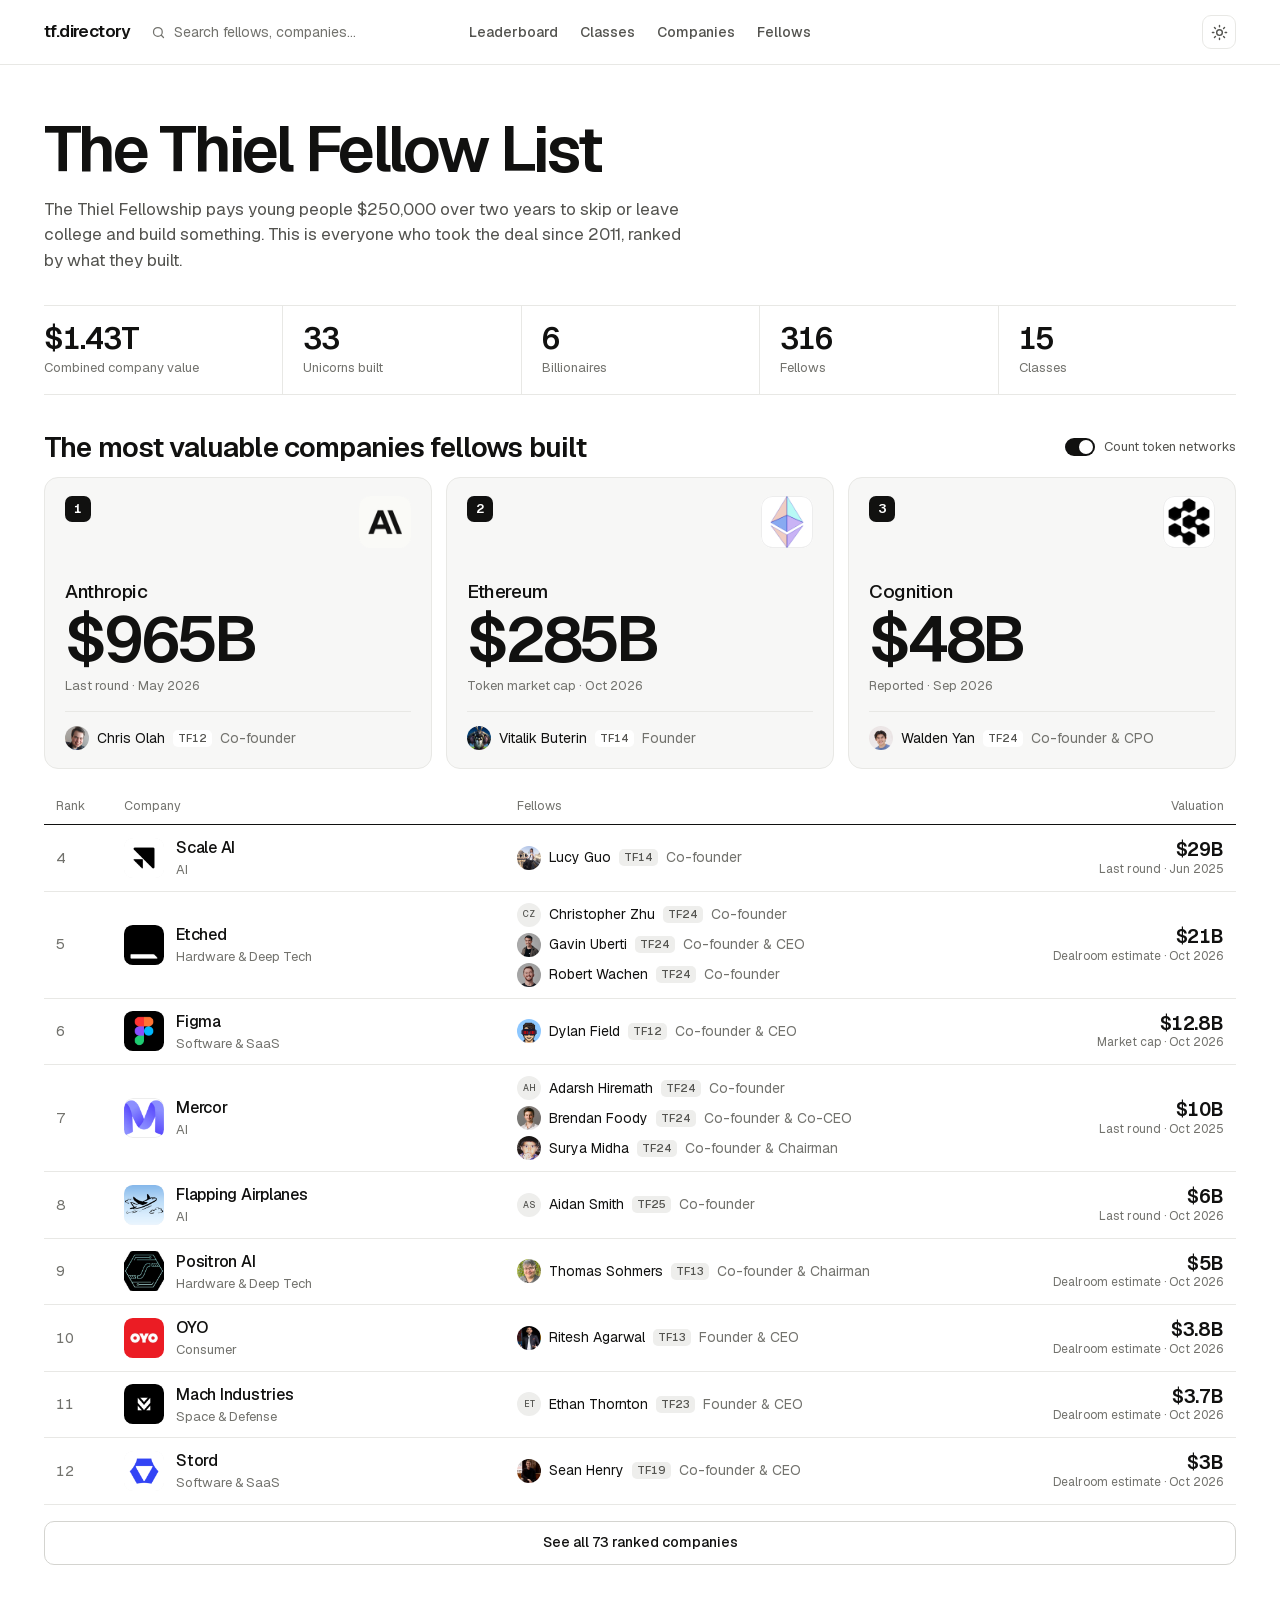
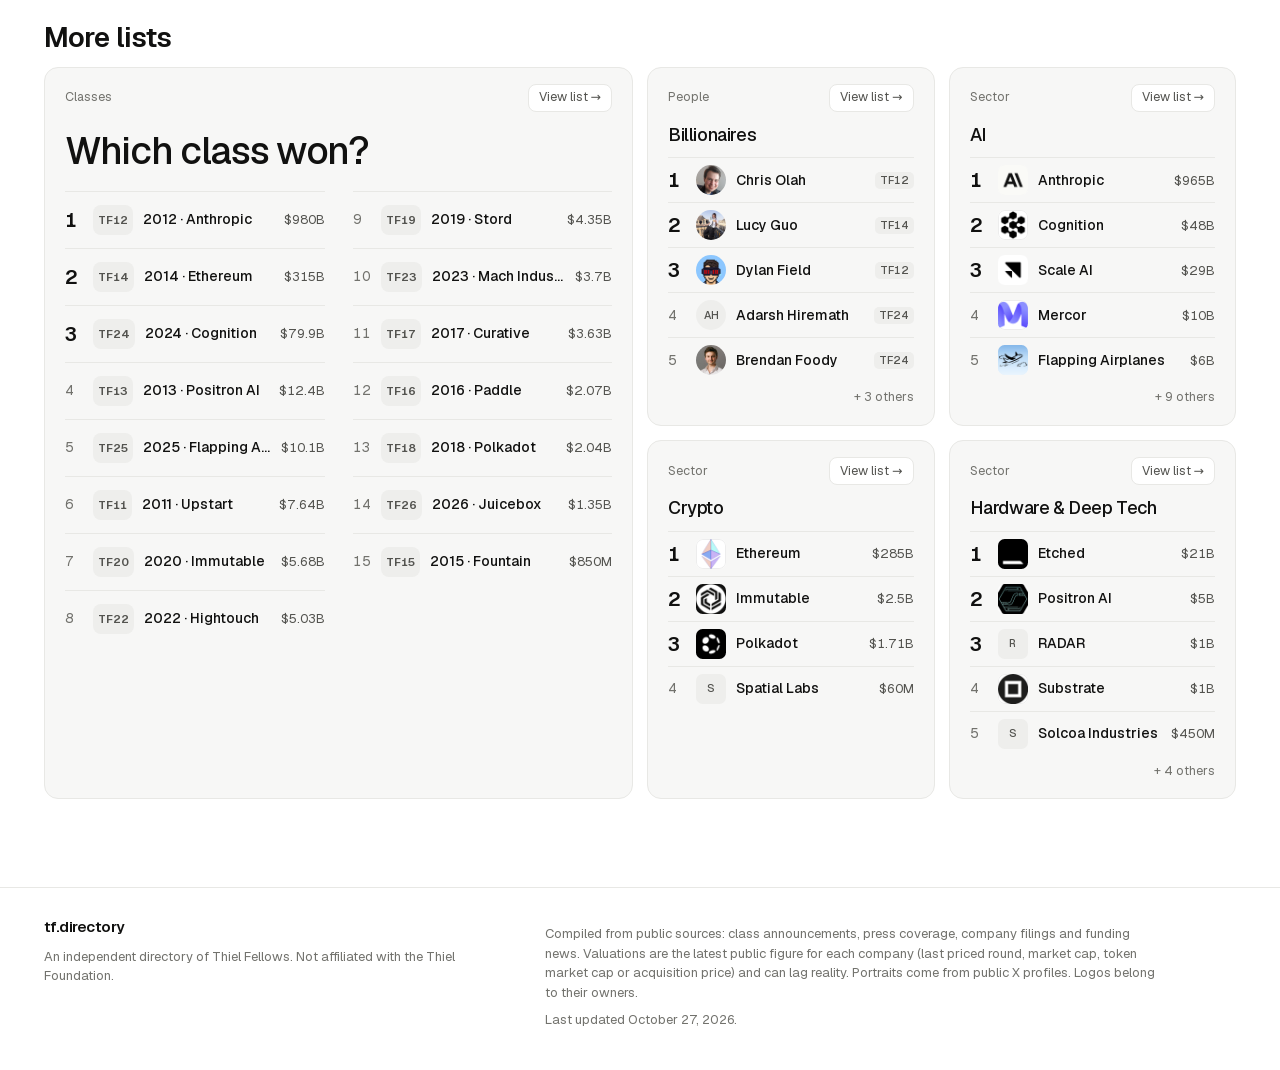
==== commit 98927fa2: "Show each fellow's class and title on company rankings - List founders one per line with a TF class " ====
--- a/index.html
+++ b/index.html
@@ -14,7 +14,7 @@
   <meta name="theme-color" content="#0c0c0b" media="(prefers-color-scheme: dark)">
   <link rel="icon" href="data:image/svg+xml,%3Csvg xmlns='http://www.w3.org/2000/svg' viewBox='0 0 64 64'%3E%3Crect width='64' height='64' rx='14' fill='%23111110'/%3E%3Ctext x='32' y='44' font-family='Helvetica,Arial,sans-serif' font-size='34' font-weight='700' letter-spacing='-2' text-anchor='middle' fill='%23ffffff'%3Etf%3C/text%3E%3C/svg%3E">
   <link rel="preload" href="assets/fonts/geist.woff2" as="font" type="font/woff2" crossorigin>
-  <link rel="stylesheet" href="assets/style.css">
+  <link rel="stylesheet" href="assets/style.css?v=5">
 </head>
 <body>
   <a class="skip" href="#app">Skip to content</a>
@@ -67,6 +67,6 @@
     </div>
   </div>
 
-  <script src="assets/app.js"></script>
+  <script src="assets/app.js?v=5"></script>
 </body>
 </html>
--- a/assets/style.css
+++ b/assets/style.css
@@ -143,8 +143,12 @@
   background: var(--ink); color: var(--bg); font-size: 13px; font-weight: 600; font-variant-numeric: tabular-nums;
 }
 .yr {
-  display: inline-grid; place-items: center; width: 30px; height: 30px; flex: none; border-radius: 8px;
-  background: var(--surface-2); color: var(--ink-2); font-size: 12.5px; font-weight: 600; font-variant-numeric: tabular-nums;
+  display: inline-grid; place-items: center; min-width: 30px; height: 30px; padding: 0 5px; flex: none; border-radius: 8px;
+  background: var(--surface-2); color: var(--ink-2); font-size: 11.5px; font-weight: 600; font-variant-numeric: tabular-nums;
+}
+.tf {
+  display: inline-block; flex: none; font-size: 11px; font-weight: 500; line-height: 1; padding: 3px 5px; border-radius: 5px;
+  background: var(--surface-2); color: var(--ink-2); font-variant-numeric: tabular-nums; vertical-align: 1px; white-space: nowrap;
 }
 .tag {
   display: inline-block; font-size: 11.5px; font-weight: 500; line-height: 1; padding: 3px 6px; border-radius: 5px;
@@ -165,14 +169,13 @@
 .pod-name { margin-top: 30px; font-size: 19px; font-weight: 500; letter-spacing: -0.02em; }
 .pod-val { font-size: clamp(44px, 5vw, 64px); font-weight: 600; line-height: 1.02; letter-spacing: -0.05em; font-variant-numeric: tabular-nums; }
 .pod-note { font-size: 13px; color: var(--ink-3); margin-top: 4px; }
-.pod-fs { display: flex; align-items: center; gap: 9px; margin-top: 16px; padding-top: 14px; border-top: 1px solid var(--line); font-size: 14px; min-width: 0; }
-.pod-fs .stack > * { box-shadow: 0 0 0 2px var(--surface); }
-.pod-fs span.t { overflow: hidden; text-overflow: ellipsis; white-space: nowrap; min-width: 0; }
+.pod-fs { display: flex; flex-direction: column; gap: 6px; margin-top: 16px; padding-top: 14px; border-top: 1px solid var(--line); min-width: 0; }
+.pod-fs .tf { background: var(--bg); }
 
 /* ---------- ranked table ---------- */
 .rk { font-size: 15px; color: var(--ink-3); font-variant-numeric: tabular-nums; }
 .rk.lead { font-size: 26px; font-weight: 600; color: var(--ink); line-height: 1; letter-spacing: -0.03em; }
-.t-head, .t-row { display: grid; grid-template-columns: 52px minmax(0, 1.25fr) minmax(0, 1.25fr) 84px 176px; gap: 16px; align-items: center; }
+.t-head, .t-row { display: grid; grid-template-columns: 52px minmax(0, 1.1fr) minmax(0, 1.5fr) 176px; gap: 16px; align-items: center; }
 .t-head { padding: 0 12px 8px; font-size: 12.5px; color: var(--ink-3); border-bottom: 1px solid var(--ink); }
 .t-head button { border: 0; background: none; padding: 0; font-size: 12.5px; color: var(--ink-3); cursor: pointer; text-align: left; white-space: nowrap; }
 .t-head button:hover, .t-head button.on { color: var(--ink); }
@@ -186,10 +189,12 @@
 a.t-co:hover .t-name { text-decoration: underline; text-underline-offset: 3px; text-decoration-thickness: 1px; }
 .t-sub { display: flex; align-items: center; gap: 6px; font-size: 13px; color: var(--ink-3); overflow: hidden; white-space: nowrap; }
 .t-sub.m { display: none; }
-.founders { display: flex; align-items: center; gap: 9px; min-width: 0; font-size: 14px; color: var(--ink-2); }
-.founders .names { overflow: hidden; text-overflow: ellipsis; white-space: nowrap; min-width: 0; }
-.founders a:hover, .t-cls a:hover { color: var(--ink); text-decoration: underline; text-underline-offset: 3px; text-decoration-thickness: 1px; }
-.t-cls { font-size: 14px; color: var(--ink-2); font-variant-numeric: tabular-nums; white-space: nowrap; overflow: hidden; text-overflow: ellipsis; }
+.founders { display: flex; flex-direction: column; gap: 6px; min-width: 0; }
+.fl { display: flex; align-items: center; gap: 8px; min-width: 0; font-size: 14px; white-space: nowrap; }
+.fl-a { display: inline-flex; align-items: center; gap: 8px; min-width: 0; flex: 0 1 auto; }
+.fl-n { overflow: hidden; text-overflow: ellipsis; }
+a.fl-a:hover .fl-n { text-decoration: underline; text-underline-offset: 3px; text-decoration-thickness: 1px; }
+.fl-t { color: var(--ink-3); overflow: hidden; text-overflow: ellipsis; min-width: 0; flex: 1 1 0; }
 .val { text-align: right; font-size: 19px; font-weight: 600; line-height: 1.15; letter-spacing: -0.025em; font-variant-numeric: tabular-nums; white-space: nowrap; min-width: 0; }
 .val small { display: block; font-size: 12px; font-weight: 400; color: var(--ink-3); letter-spacing: 0; margin-top: 2px; overflow: hidden; text-overflow: ellipsis; }
 .val .none { font-size: 13.5px; font-weight: 400; color: var(--ink-3); letter-spacing: 0; }
@@ -283,7 +288,7 @@
 
 /* billionaire rows */
 .b-rows { border-top: 1px solid var(--ink); }
-.b-row { display: grid; grid-template-columns: 44px minmax(0, 1fr) 64px 110px; gap: 14px; align-items: center; padding: 11px 12px; border-bottom: 1px solid var(--line); transition: background .12s; }
+.b-row { display: grid; grid-template-columns: 44px minmax(0, 1fr) 110px; gap: 14px; align-items: center; padding: 11px 12px; border-bottom: 1px solid var(--line); transition: background .12s; }
 .b-row:hover { background: var(--surface); }
 .b-name { display: block; font-size: 16px; font-weight: 500; letter-spacing: -0.015em; }
 .b-row:hover .b-name { text-decoration: underline; text-underline-offset: 3px; text-decoration-thickness: 1px; }
@@ -363,8 +368,7 @@
 /* ---------- responsive ---------- */
 @media (max-width: 1040px) {
   .lists { grid-template-columns: repeat(2, minmax(0, 1fr)); }
-  .t-head, .t-row { grid-template-columns: 44px minmax(0, 1.25fr) minmax(0, 1fr) 160px; }
-  .t-head .h-cls, .t-cls { display: none; }
+  .t-head, .t-row { grid-template-columns: 44px minmax(0, 1fr) minmax(0, 1.3fr) 156px; }
   .ct .t-head, .ct .t-row { grid-template-columns: 40px minmax(0, 1fr) 96px 150px; }
   .t-sector, .t-raised, .ct .t-head .h-sector, .ct .t-head .h-raised { display: none; }
   .cl-row { grid-template-columns: 44px 128px minmax(0, 1fr) 124px; }
@@ -402,7 +406,8 @@
   .li-rows.two { display: block; }
   .t-head { display: none; }
   .t-row, .ct .t-row { grid-template-columns: 30px minmax(0, 1fr) auto; gap: 10px; padding: 10px 0; }
-  .t-row .founders, .t-status { display: none; }
+  .t-status { display: none; }
+  .t-row .founders { grid-column: 2 / 4; grid-row: 2; }
   .t-sub { display: none; }
   .t-sub.m { display: block; overflow: hidden; text-overflow: ellipsis; }
   .rk.lead { font-size: 20px; }
@@ -412,7 +417,6 @@
   .cl-row .cl-track { grid-column: 1 / 4; grid-row: 2; height: 22px; }
   .fgrid { grid-template-columns: repeat(2, minmax(0, 1fr)); gap: 10px; }
   .b-row { grid-template-columns: 40px minmax(0, 1fr) auto; padding: 10px 0; }
-  .b-row .b-cls { display: none; }
   .pn { grid-template-columns: 1fr; }
   .pn .next { grid-column: 1; }
   .prose { font-size: 16px; }
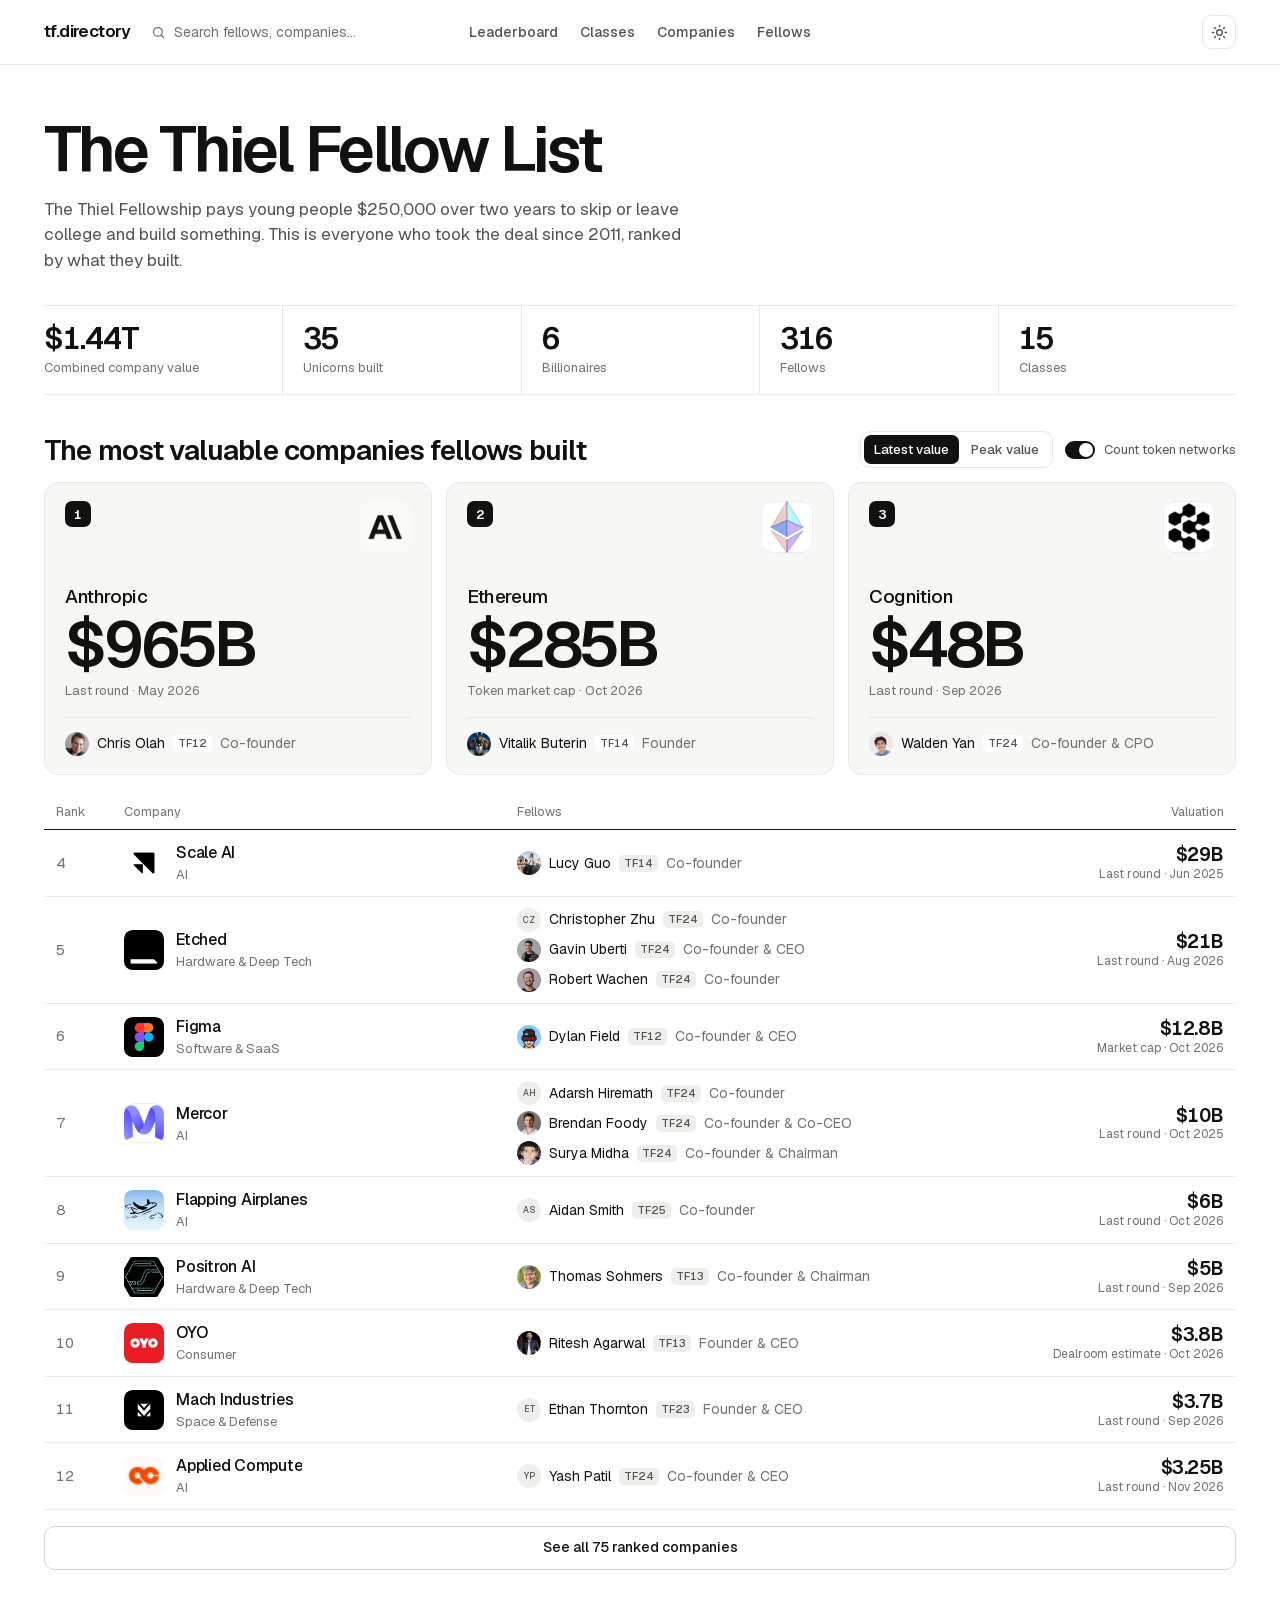
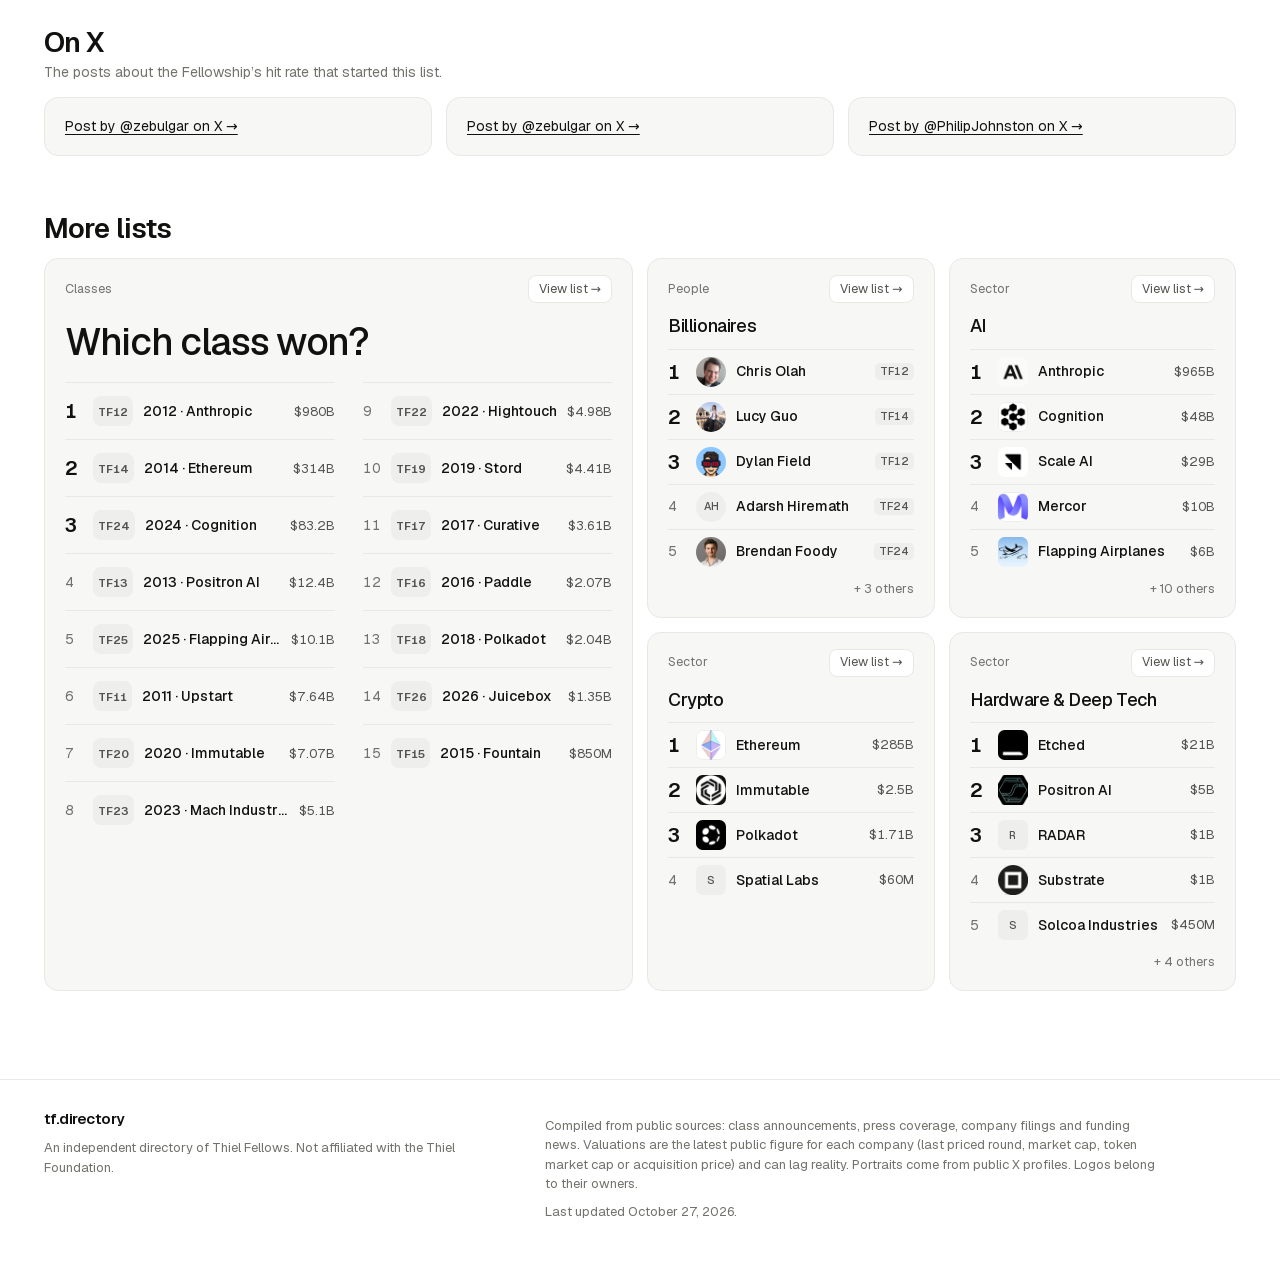
==== commit cfc70c2f: "Add peak valuations and the posts that started the list - Rank by latest or peak value: a new switch" ====
--- a/index.html
+++ b/index.html
@@ -14,7 +14,7 @@
   <meta name="theme-color" content="#0c0c0b" media="(prefers-color-scheme: dark)">
   <link rel="icon" href="data:image/svg+xml,%3Csvg xmlns='http://www.w3.org/2000/svg' viewBox='0 0 64 64'%3E%3Crect width='64' height='64' rx='14' fill='%23111110'/%3E%3Ctext x='32' y='44' font-family='Helvetica,Arial,sans-serif' font-size='34' font-weight='700' letter-spacing='-2' text-anchor='middle' fill='%23ffffff'%3Etf%3C/text%3E%3C/svg%3E">
   <link rel="preload" href="assets/fonts/geist.woff2" as="font" type="font/woff2" crossorigin>
-  <link rel="stylesheet" href="assets/style.css?v=5">
+  <link rel="stylesheet" href="assets/style.css?v=8">
 </head>
 <body>
   <a class="skip" href="#app">Skip to content</a>
@@ -67,6 +67,6 @@
     </div>
   </div>
 
-  <script src="assets/app.js?v=5"></script>
+  <script src="assets/app.js?v=8"></script>
 </body>
 </html>
--- a/assets/style.css
+++ b/assets/style.css
@@ -236,6 +236,13 @@
 .switch input:checked { background: var(--ink); }
 .switch input:checked::after { transform: translateX(12px); }
 
+/* ---------- posts ---------- */
+.posts { display: grid; grid-template-columns: repeat(3, minmax(0, 1fr)); gap: 14px; align-items: start; }
+.post { min-width: 0; }
+.posts .twitter-tweet { margin: 0 !important; }
+.posts blockquote.twitter-tweet { padding: 18px 20px; border: 1px solid var(--line); border-radius: var(--radius); background: var(--surface); font-size: 14px; }
+.posts blockquote.twitter-tweet a { text-decoration: underline; text-underline-offset: 3px; }
+
 /* ---------- list cards ---------- */
 .lists { display: grid; grid-template-columns: repeat(4, minmax(0, 1fr)); gap: 14px; }
 .lcard { background: var(--surface); border: 1px solid var(--line); border-radius: var(--radius); padding: 16px 20px 18px; min-width: 0; }
@@ -305,6 +312,7 @@
 .facts div { display: flex; justify-content: space-between; gap: 18px; padding: 9px 0; border-bottom: 1px solid var(--line); font-size: 14px; }
 .facts dt { color: var(--ink-3); flex: none; }
 .facts dd { margin: 0; text-align: right; font-weight: 500; min-width: 0; overflow-wrap: anywhere; }
+.facts dd small { display: block; font-size: 12px; font-weight: 400; color: var(--ink-3); }
 .facts a:hover { text-decoration: underline; text-underline-offset: 3px; text-decoration-thickness: 1px; }
 .links { display: flex; gap: 8px; flex-wrap: wrap; margin-top: 14px; }
 .links a { display: inline-flex; align-items: center; height: 34px; padding: 0 12px; border-radius: 9px; border: 1px solid var(--line-2); font-size: 13.5px; font-weight: 500; }
@@ -368,6 +376,7 @@
 /* ---------- responsive ---------- */
 @media (max-width: 1040px) {
   .lists { grid-template-columns: repeat(2, minmax(0, 1fr)); }
+  .posts { grid-template-columns: repeat(2, minmax(0, 1fr)); }
   .t-head, .t-row { grid-template-columns: 44px minmax(0, 1fr) minmax(0, 1.3fr) 156px; }
   .ct .t-head, .ct .t-row { grid-template-columns: 40px minmax(0, 1fr) 96px 150px; }
   .t-sector, .t-raised, .ct .t-head .h-sector, .ct .t-head .h-raised { display: none; }
@@ -401,7 +410,7 @@
   .stat:nth-child(n+3) { border-top: 1px solid var(--line); }
   .stat:last-child:nth-child(odd) { grid-column: span 2; }
   .sect { padding-top: 44px; }
-  .lists { grid-template-columns: minmax(0, 1fr); }
+  .lists, .posts { grid-template-columns: minmax(0, 1fr); }
   .lcard.wide { grid-column: auto; grid-row: auto; }
   .li-rows.two { display: block; }
   .t-head { display: none; }
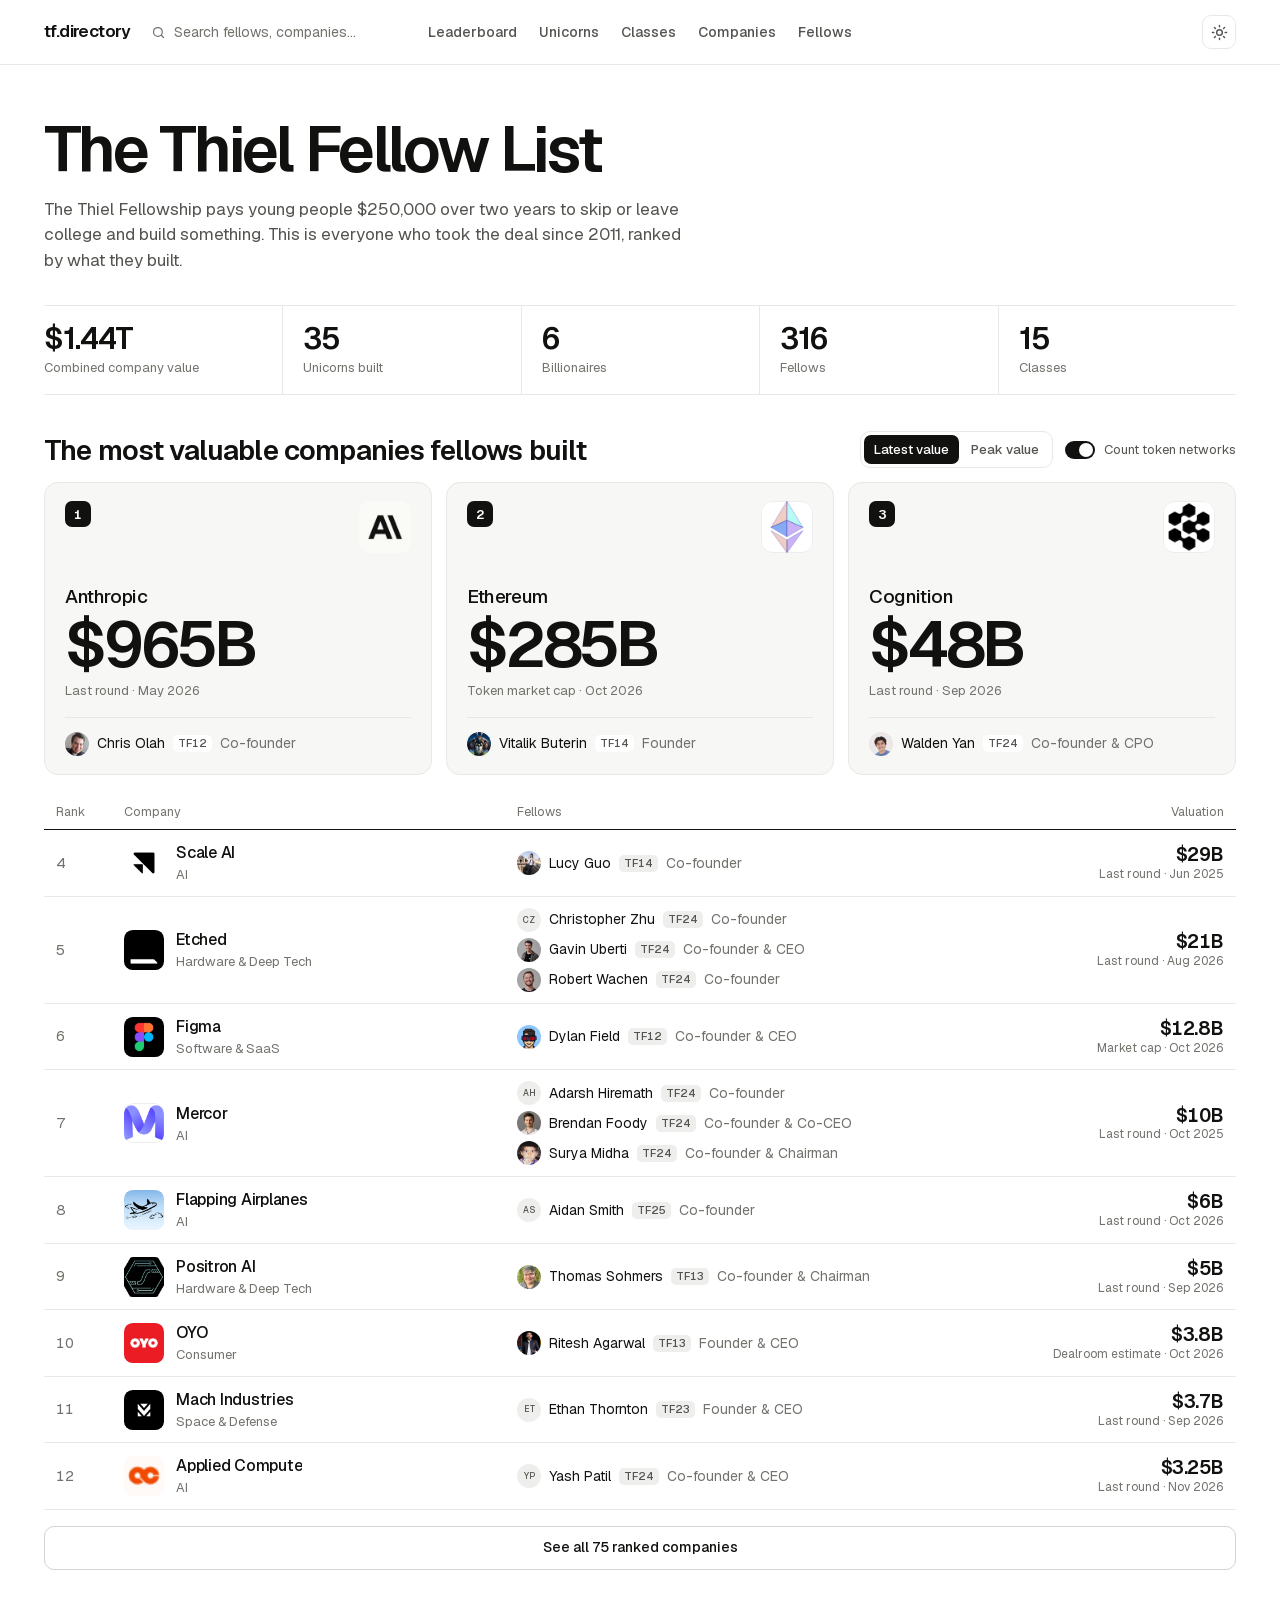
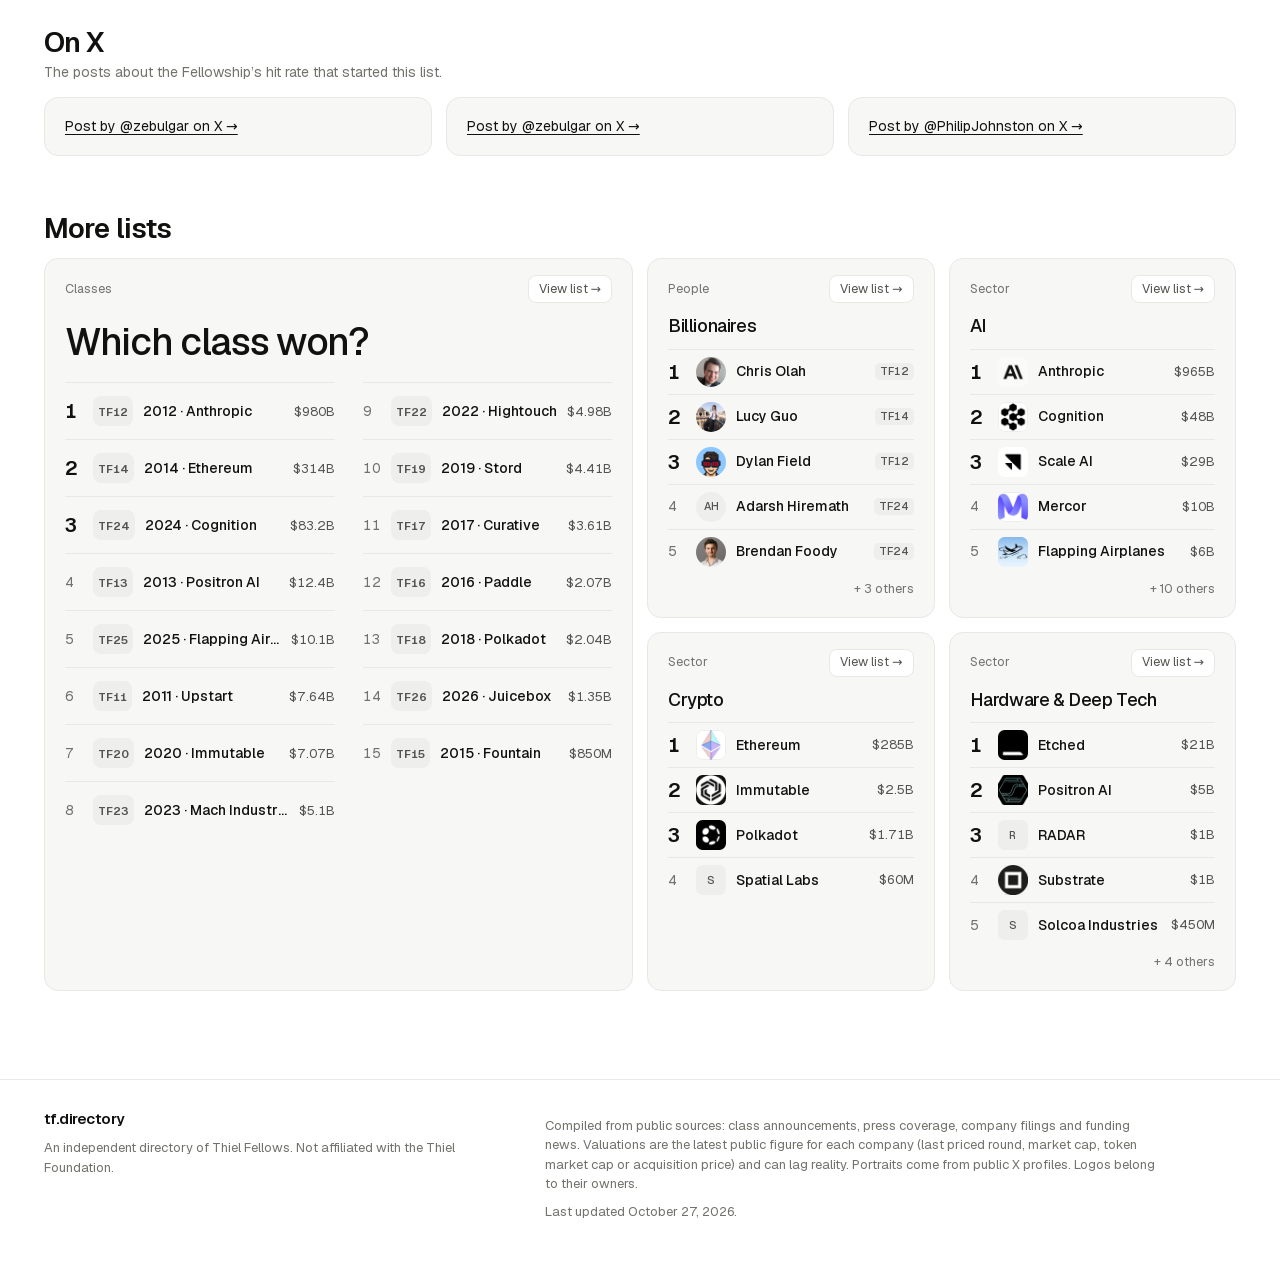
==== commit 9d76c420: "Add a Unicorns tab with hit rate by class, and LinkedIn links The Unicorns tab ranks all 35 companie" ====
--- a/index.html
+++ b/index.html
@@ -14,7 +14,7 @@
   <meta name="theme-color" content="#0c0c0b" media="(prefers-color-scheme: dark)">
   <link rel="icon" href="data:image/svg+xml,%3Csvg xmlns='http://www.w3.org/2000/svg' viewBox='0 0 64 64'%3E%3Crect width='64' height='64' rx='14' fill='%23111110'/%3E%3Ctext x='32' y='44' font-family='Helvetica,Arial,sans-serif' font-size='34' font-weight='700' letter-spacing='-2' text-anchor='middle' fill='%23ffffff'%3Etf%3C/text%3E%3C/svg%3E">
   <link rel="preload" href="assets/fonts/geist.woff2" as="font" type="font/woff2" crossorigin>
-  <link rel="stylesheet" href="assets/style.css?v=8">
+  <link rel="stylesheet" href="assets/style.css?v=12">
 </head>
 <body>
   <a class="skip" href="#app">Skip to content</a>
@@ -29,6 +29,7 @@
       </div>
       <nav class="nav" aria-label="Primary">
         <a href="#/leaderboard" data-nav="leaderboard">Leaderboard</a>
+        <a href="#/unicorns" data-nav="unicorns">Unicorns</a>
         <a href="#/classes" data-nav="classes">Classes</a>
         <a href="#/companies" data-nav="companies">Companies</a>
         <a href="#/fellows" data-nav="fellows">Fellows</a>
@@ -67,6 +68,6 @@
     </div>
   </div>
 
-  <script src="assets/app.js?v=8"></script>
+  <script src="assets/app.js?v=12"></script>
 </body>
 </html>
--- a/assets/style.css
+++ b/assets/style.css
@@ -9,6 +9,7 @@
   --ink-3: #72726d;
   --line: #e8e8e5;
   --line-2: #d4d4d0;
+  --chart-2: #a3a39e;
   --radius: 14px;
   --top-h: 64px;
   --sans: "Geist", ui-sans-serif, system-ui, -apple-system, "Segoe UI", sans-serif;
@@ -25,6 +26,7 @@
     --ink-3: #8b8b85;
     --line: #272725;
     --line-2: #3b3b38;
+    --chart-2: #6b6b67;
     color-scheme: dark;
   }
 }
@@ -37,6 +39,7 @@
   --ink-3: #8b8b85;
   --line: #272725;
   --line-2: #3b3b38;
+  --chart-2: #6b6b67;
   color-scheme: dark;
 }
 
@@ -123,7 +126,8 @@
 .stats { display: grid; grid-template-columns: repeat(5, minmax(0, 1fr)); border-top: 1px solid var(--line); border-bottom: 1px solid var(--line); margin-top: 32px; }
 .stat { padding: 16px 20px; border-left: 1px solid var(--line); min-width: 0; }
 .stat:first-child { border-left: 0; padding-left: 0; }
-.stat b { display: block; font-size: 30px; font-weight: 600; line-height: 1.1; letter-spacing: -0.035em; white-space: nowrap; font-variant-numeric: tabular-nums; overflow: hidden; text-overflow: ellipsis; }
+.stats.four { grid-template-columns: repeat(4, minmax(0, 1fr)); }
+.stat b { display: block; font-size: 30px; font-weight: 600; line-height: 1.1; letter-spacing: -0.035em; white-space: nowrap; overflow: hidden; text-overflow: ellipsis; }
 .stat span { display: block; margin-top: 3px; font-size: 13px; color: var(--ink-3); }
 
 /* ---------- media ---------- */
@@ -200,6 +204,11 @@
 .val .none { font-size: 13.5px; font-weight: 400; color: var(--ink-3); letter-spacing: 0; }
 
 .ct .t-head, .ct .t-row { grid-template-columns: 44px minmax(0, 1.7fr) 150px 104px 160px 84px; }
+.uni .t-head, .uni .t-row { grid-template-columns: 52px minmax(0, 1.1fr) minmax(0, 1.4fr) 176px 132px; }
+.u-now { text-align: right; font-size: 15px; color: var(--ink-2); font-variant-numeric: tabular-nums; white-space: nowrap; min-width: 0; }
+.u-now small { display: block; font-size: 12px; color: var(--ink-3); overflow: hidden; text-overflow: ellipsis; }
+.h-now { justify-self: end; }
+.val small.m { display: none; }
 .ct .t-head { position: sticky; top: var(--top-h); background: var(--bg); z-index: 4; padding-top: 8px; }
 .t-raised { font-size: 14px; color: var(--ink-2); text-align: right; font-variant-numeric: tabular-nums; }
 
@@ -235,6 +244,48 @@
 .switch input::after { content: ""; position: absolute; top: 2px; left: 2px; width: 14px; height: 14px; border-radius: 50%; background: var(--bg); transition: transform .15s; }
 .switch input:checked { background: var(--ink); }
 .switch input:checked::after { transform: translateX(12px); }
+
+/* ---------- charts ---------- */
+.chart { margin: 4px 0 0; }
+.chart-legend { display: flex; gap: 6px 18px; flex-wrap: wrap; font-size: 13px; color: var(--ink-2); }
+.chart-legend i { display: inline-block; width: 10px; height: 10px; border-radius: 2px; margin-right: 7px; vertical-align: -1px; }
+.k-now, .seg-now { background: var(--ink); }
+.k-past, .seg-past { background: var(--chart-2); }
+.plot { position: relative; height: 260px; margin-left: 40px; border-bottom: 1px solid var(--line-2); }
+.gl { position: absolute; left: 0; right: 0; height: 0; border-top: 1px solid var(--line); pointer-events: none; }
+.gl span { position: absolute; right: calc(100% + 8px); top: -8px; font-size: 11.5px; color: var(--ink-3); font-variant-numeric: tabular-nums; }
+.cols { position: absolute; inset: 0; display: grid; grid-template-columns: repeat(var(--n), minmax(0, 1fr)); align-items: end; }
+.col { position: relative; height: 100%; display: flex; flex-direction: column; justify-content: flex-end; align-items: center; border-radius: 6px; }
+.col:hover { background: color-mix(in srgb, var(--surface-2) 60%, transparent); }
+.col .bar { position: relative; width: min(24px, 56%); display: flex; flex-direction: column; gap: 2px; min-height: 0; }
+.col .bar > span { min-height: 0; }
+.col .bar > span:first-of-type { border-radius: 4px 4px 0 0; }
+.col .cap { position: absolute; bottom: 100%; left: 50%; transform: translateX(-50%); margin-bottom: 6px; font-size: 12.5px; font-weight: 600; white-space: nowrap; }
+.xl { display: grid; grid-template-columns: repeat(var(--n), minmax(0, 1fr)); margin: 8px 0 0 40px; font-size: 11.5px; color: var(--ink-3); text-align: center; font-variant-numeric: tabular-nums; }
+.hbars { display: flex; flex-direction: column; gap: 4px; max-width: 760px; }
+.hb { display: grid; grid-template-columns: 170px minmax(0, 1fr); gap: 14px; align-items: center; padding: 4px 6px; border-radius: 8px; }
+.hb:hover { background: var(--surface); }
+.hb-l { font-size: 14px; color: var(--ink-2); overflow: hidden; text-overflow: ellipsis; white-space: nowrap; }
+.hb-track { display: flex; align-items: center; gap: 8px; min-width: 0; }
+.hb-bar { height: 20px; background: var(--ink); border-radius: 0 4px 4px 0; flex: none; }
+.hb-v { font-size: 13px; font-weight: 600; font-variant-numeric: tabular-nums; }
+.tip {
+  position: fixed; z-index: 70; pointer-events: none; max-width: 280px; padding: 9px 11px; border-radius: 10px;
+  background: var(--bg); border: 1px solid var(--line-2); box-shadow: 0 10px 30px -10px rgba(0, 0, 0, .3); font-size: 12.5px; color: var(--ink-2);
+}
+.tip[hidden] { display: none; }
+.tip b { display: block; font-size: 15px; color: var(--ink); }
+.tip span { display: block; margin-bottom: 4px; }
+.tip div { margin-top: 2px; }
+.tview { margin-top: 14px; }
+.tview summary { cursor: pointer; font-size: 13.5px; color: var(--ink-2); }
+.tview summary:hover { color: var(--ink); }
+.tview-wrap { overflow-x: auto; margin-top: 10px; }
+.tview table { width: 100%; border-collapse: collapse; font-size: 13.5px; }
+.tview th, .tview td { text-align: left; padding: 8px 10px; border-bottom: 1px solid var(--line); vertical-align: top; }
+.tview th { font-weight: 500; color: var(--ink-3); font-size: 12.5px; border-bottom-color: var(--ink); }
+.tview .r { text-align: right; white-space: nowrap; font-variant-numeric: tabular-nums; }
+.tview td a { text-decoration: underline; text-underline-offset: 3px; }
 
 /* ---------- posts ---------- */
 .posts { display: grid; grid-template-columns: repeat(3, minmax(0, 1fr)); gap: 14px; align-items: start; }
@@ -381,6 +432,9 @@
   .ct .t-head, .ct .t-row { grid-template-columns: 40px minmax(0, 1fr) 96px 150px; }
   .t-sector, .t-raised, .ct .t-head .h-sector, .ct .t-head .h-raised { display: none; }
   .cl-row { grid-template-columns: 44px 128px minmax(0, 1fr) 124px; }
+  .uni .t-head, .uni .t-row { grid-template-columns: 44px minmax(0, 1fr) minmax(0, 1.3fr) 156px; }
+  .u-now, .uni .h-now { display: none; }
+  .uni .val small.m { display: block; }
   .cl-row .stack { display: none; }
 }
 @media (max-width: 860px) {
@@ -389,9 +443,9 @@
   .nav { order: 3; width: 100%; gap: 20px; padding-bottom: 8px; overflow-x: auto; scrollbar-width: none; }
   .nav::-webkit-scrollbar { display: none; }
   .ct .t-head { position: static; }
-  .stats { grid-template-columns: repeat(3, minmax(0, 1fr)); }
-  .stat:nth-child(4) { border-left: 0; padding-left: 0; }
-  .stat:nth-child(n+4) { border-top: 1px solid var(--line); }
+  .stats:not(.four) { grid-template-columns: repeat(3, minmax(0, 1fr)); }
+  .stats:not(.four) .stat:nth-child(4) { border-left: 0; padding-left: 0; }
+  .stats:not(.four) .stat:nth-child(n+4) { border-top: 1px solid var(--line); }
   .podium { grid-template-columns: 1fr; }
   .profile { grid-template-columns: 1fr; gap: 24px; }
   .p-side { position: static; }
@@ -403,7 +457,7 @@
   body { font-size: 14.5px; }
   .page-head { padding: 36px 0 22px; }
   .sub { font-size: 16px; }
-  .stats { grid-template-columns: repeat(2, minmax(0, 1fr)); }
+  .stats, .stats.four { grid-template-columns: repeat(2, minmax(0, 1fr)); }
   .stat { padding: 14px 14px 12px; }
   .stat:nth-child(n) { border-left: 1px solid var(--line); padding-left: 14px; border-top: 0; }
   .stat:nth-child(odd) { border-left: 0; padding-left: 0; }
@@ -411,10 +465,14 @@
   .stat:last-child:nth-child(odd) { grid-column: span 2; }
   .sect { padding-top: 44px; }
   .lists, .posts { grid-template-columns: minmax(0, 1fr); }
+  .plot { height: 200px; margin-left: 34px; }
+  .xl { margin-left: 34px; font-size: 10px; }
+  .xl span:nth-child(even) { visibility: hidden; }
+  .hb { grid-template-columns: 116px minmax(0, 1fr); gap: 10px; }
   .lcard.wide { grid-column: auto; grid-row: auto; }
   .li-rows.two { display: block; }
   .t-head { display: none; }
-  .t-row, .ct .t-row { grid-template-columns: 30px minmax(0, 1fr) auto; gap: 10px; padding: 10px 0; }
+  .t-row, .ct .t-row, .uni .t-row { grid-template-columns: 30px minmax(0, 1fr) auto; gap: 10px; padding: 10px 0; }
   .t-status { display: none; }
   .t-row .founders { grid-column: 2 / 4; grid-row: 2; }
   .t-sub { display: none; }
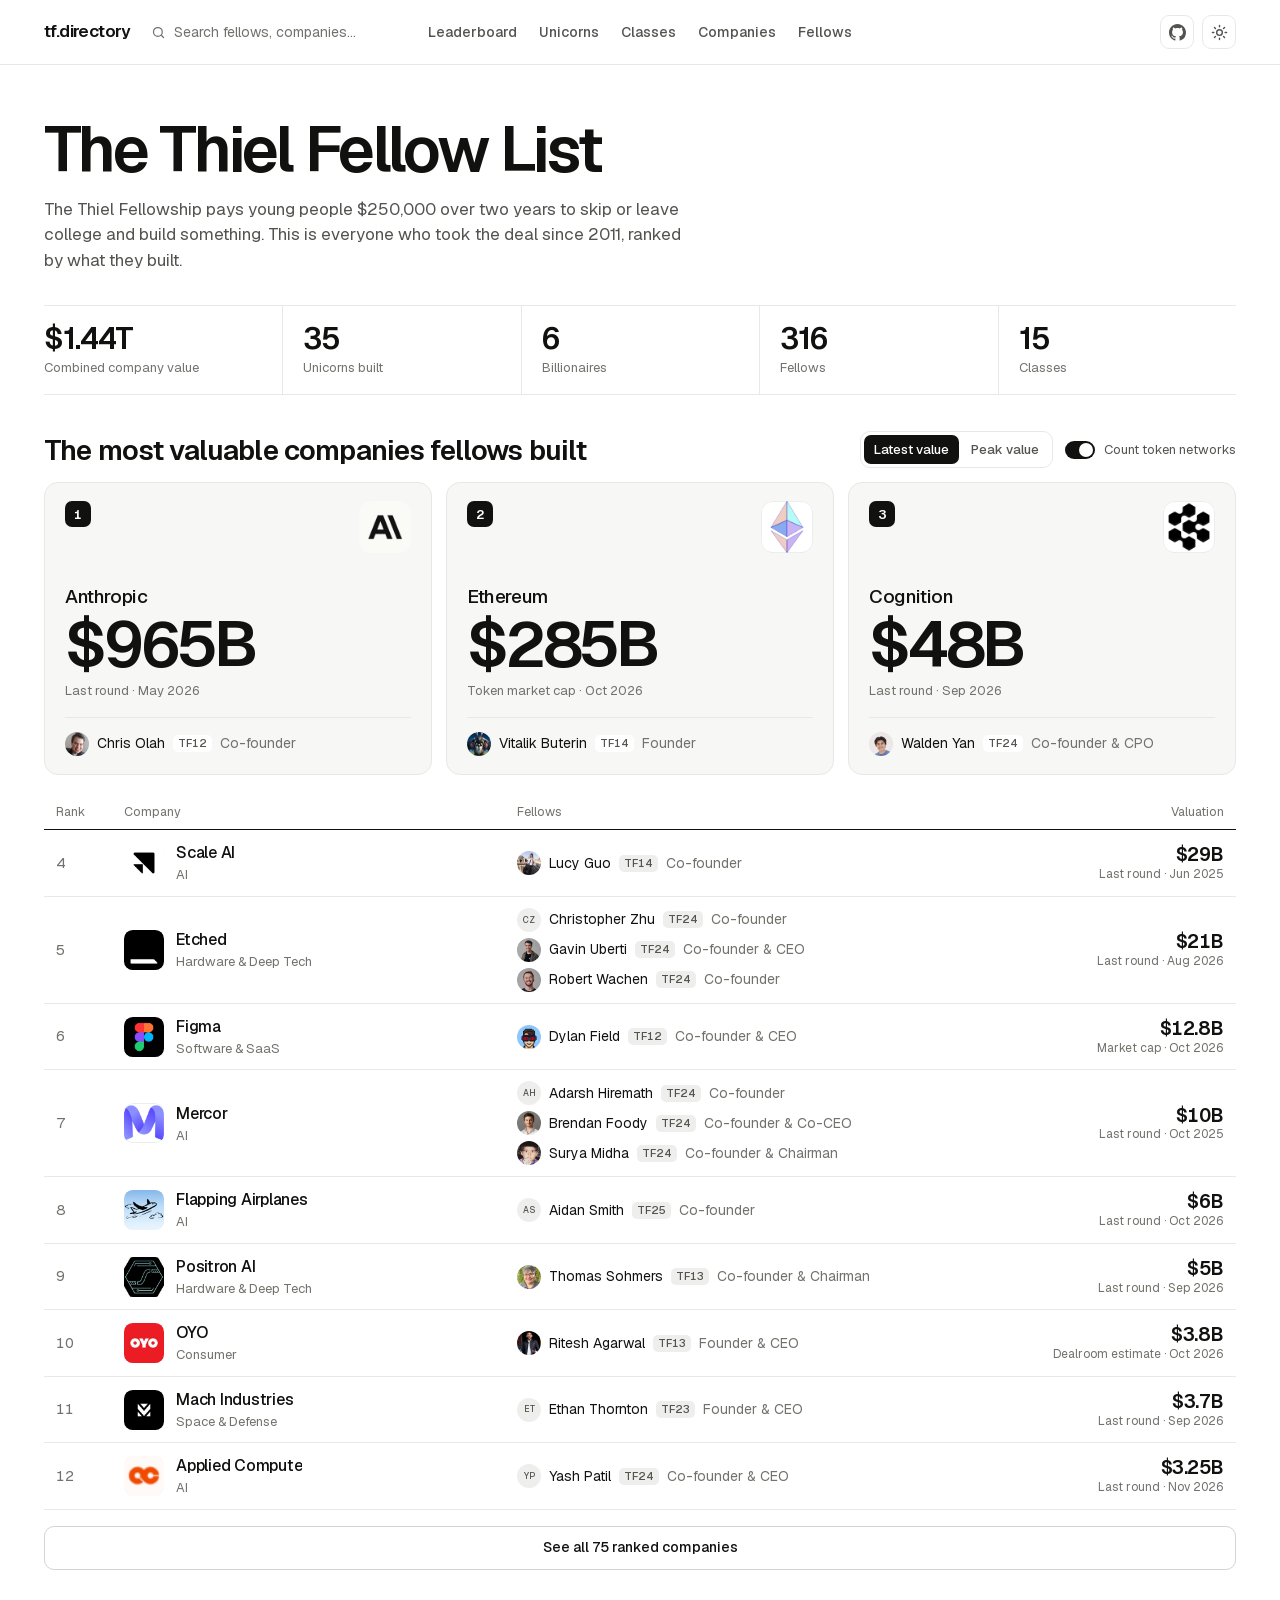
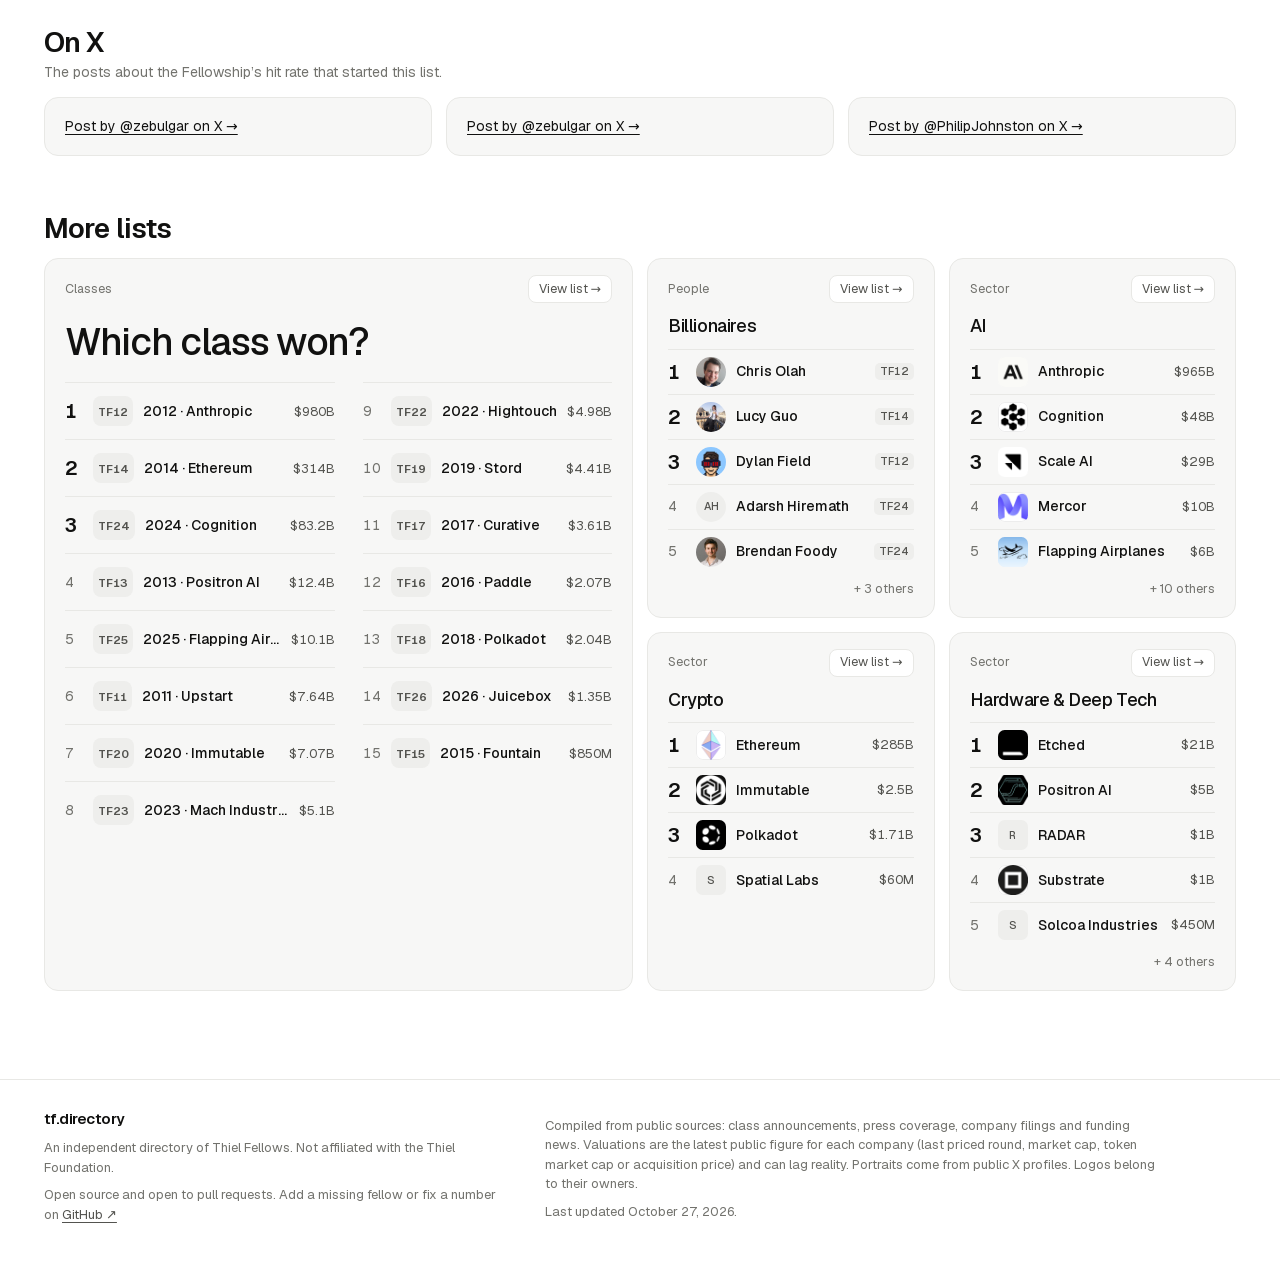
==== commit fbeb110b: "Open the directory to pull requests Link the GitHub repository from the header and footer, and add a" ====
--- a/index.html
+++ b/index.html
@@ -14,7 +14,7 @@
   <meta name="theme-color" content="#0c0c0b" media="(prefers-color-scheme: dark)">
   <link rel="icon" href="data:image/svg+xml,%3Csvg xmlns='http://www.w3.org/2000/svg' viewBox='0 0 64 64'%3E%3Crect width='64' height='64' rx='14' fill='%23111110'/%3E%3Ctext x='32' y='44' font-family='Helvetica,Arial,sans-serif' font-size='34' font-weight='700' letter-spacing='-2' text-anchor='middle' fill='%23ffffff'%3Etf%3C/text%3E%3C/svg%3E">
   <link rel="preload" href="assets/fonts/geist.woff2" as="font" type="font/woff2" crossorigin>
-  <link rel="stylesheet" href="assets/style.css?v=12">
+  <link rel="stylesheet" href="assets/style.css?v=13">
 </head>
 <body>
   <a class="skip" href="#app">Skip to content</a>
@@ -35,6 +35,9 @@
         <a href="#/fellows" data-nav="fellows">Fellows</a>
       </nav>
       <div class="top-actions">
+        <a class="icon-btn" href="https://github.com/Sigil-Wen/tf.directory" target="_blank" rel="noopener" aria-label="tf.directory on GitHub" title="Open source on GitHub. Pull requests welcome.">
+          <svg width="17" height="17" viewBox="0 0 16 16" fill="currentColor" aria-hidden="true"><path d="M8 0C3.58 0 0 3.58 0 8c0 3.54 2.29 6.53 5.47 7.59.4.07.55-.17.55-.38 0-.19-.01-.82-.01-1.49-2.01.37-2.53-.49-2.69-.94-.09-.23-.48-.94-.82-1.13-.28-.15-.68-.52-.01-.53.63-.01 1.08.58 1.23.82.72 1.21 1.87.87 2.33.66.07-.52.28-.87.51-1.07-1.78-.2-3.64-.89-3.64-3.95 0-.87.31-1.59.82-2.15-.08-.2-.36-1.02.08-2.12 0 0 .67-.21 2.2.82.64-.18 1.32-.27 2-.27.68 0 1.36.09 2 .27 1.53-1.04 2.2-.82 2.2-.82.44 1.1.16 1.92.08 2.12.51.56.82 1.27.82 2.15 0 3.07-1.87 3.75-3.65 3.95.29.25.54.73.54 1.48 0 1.07-.01 1.93-.01 2.2 0 .21.15.46.55.38A8.013 8.013 0 0 0 16 8c0-4.42-3.58-8-8-8z"/></svg>
+        </a>
         <button class="icon-btn" id="theme" type="button" aria-label="Toggle dark mode">
           <svg class="i-sun" width="17" height="17" viewBox="0 0 24 24" fill="none" stroke="currentColor" stroke-width="2" stroke-linecap="round" aria-hidden="true"><circle cx="12" cy="12" r="4"/><path d="M12 2v2M12 20v2M4.9 4.9l1.4 1.4M17.7 17.7l1.4 1.4M2 12h2M20 12h2M4.9 19.1l1.4-1.4M17.7 6.3l1.4-1.4"/></svg>
           <svg class="i-moon" width="17" height="17" viewBox="0 0 24 24" fill="none" stroke="currentColor" stroke-width="2" stroke-linecap="round" stroke-linejoin="round" aria-hidden="true"><path d="M21 12.8A9 9 0 1 1 11.2 3a7 7 0 0 0 9.8 9.8z"/></svg>
@@ -52,6 +55,7 @@
       <div>
         <div class="mark">tf.directory</div>
         <p>An independent directory of Thiel Fellows. Not affiliated with the Thiel Foundation.</p>
+        <p>Open source and open to pull requests. Add a missing fellow or fix a number on <a href="https://github.com/Sigil-Wen/tf.directory" target="_blank" rel="noopener">GitHub ↗</a></p>
       </div>
       <div class="foot-note">
         <p>Compiled from public sources: class announcements, press coverage, company filings and funding news. Valuations are the latest public figure for each company (last priced round, market cap, token market cap or acquisition price) and can lag reality. Portraits come from public X profiles. Logos belong to their owners.</p>
@@ -68,6 +72,6 @@
     </div>
   </div>
 
-  <script src="assets/app.js?v=12"></script>
+  <script src="assets/app.js?v=13"></script>
 </body>
 </html>
--- a/assets/style.css
+++ b/assets/style.css
@@ -80,7 +80,7 @@
 .nav { display: flex; gap: 22px; }
 .nav a { color: var(--ink-2); font-size: 14px; font-weight: 500; white-space: nowrap; }
 .nav a:hover, .nav a.on { color: var(--ink); }
-.top-actions { display: flex; justify-content: flex-end; }
+.top-actions { display: flex; justify-content: flex-end; gap: 8px; }
 .search-btn {
   display: flex; align-items: center; gap: 8px; height: 34px; padding: 0 2px; min-width: 0;
   border: 0; background: none; color: var(--ink-3); font-size: 14px; cursor: pointer;
@@ -400,6 +400,10 @@
 .pn b { font-weight: 500; display: block; overflow: hidden; text-overflow: ellipsis; white-space: nowrap; }
 .pn .next { text-align: right; grid-column: 2; }
 .conf { font-size: 12.5px; color: var(--ink-3); margin-top: 16px; }
+.edit-note { font-size: 13px; color: var(--ink-3); margin: 28px 0 0; padding-top: 16px; border-top: 1px solid var(--line); }
+.edit-note a, .foot a { color: var(--ink-2); text-decoration: underline; text-underline-offset: 3px; }
+.edit-note a:hover, .foot a:hover { color: var(--ink); }
+.edit-note code { font: 12px/1 ui-monospace, SFMono-Regular, Menlo, monospace; white-space: nowrap; padding: 2px 5px; border-radius: 5px; background: var(--surface); color: var(--ink-2); }
 
 /* ---------- palette ---------- */
 .pal-back { position: fixed; inset: 0; background: rgba(10, 10, 9, .4); display: flex; justify-content: center; align-items: flex-start; padding: 12vh 16px 16px; z-index: 60; }
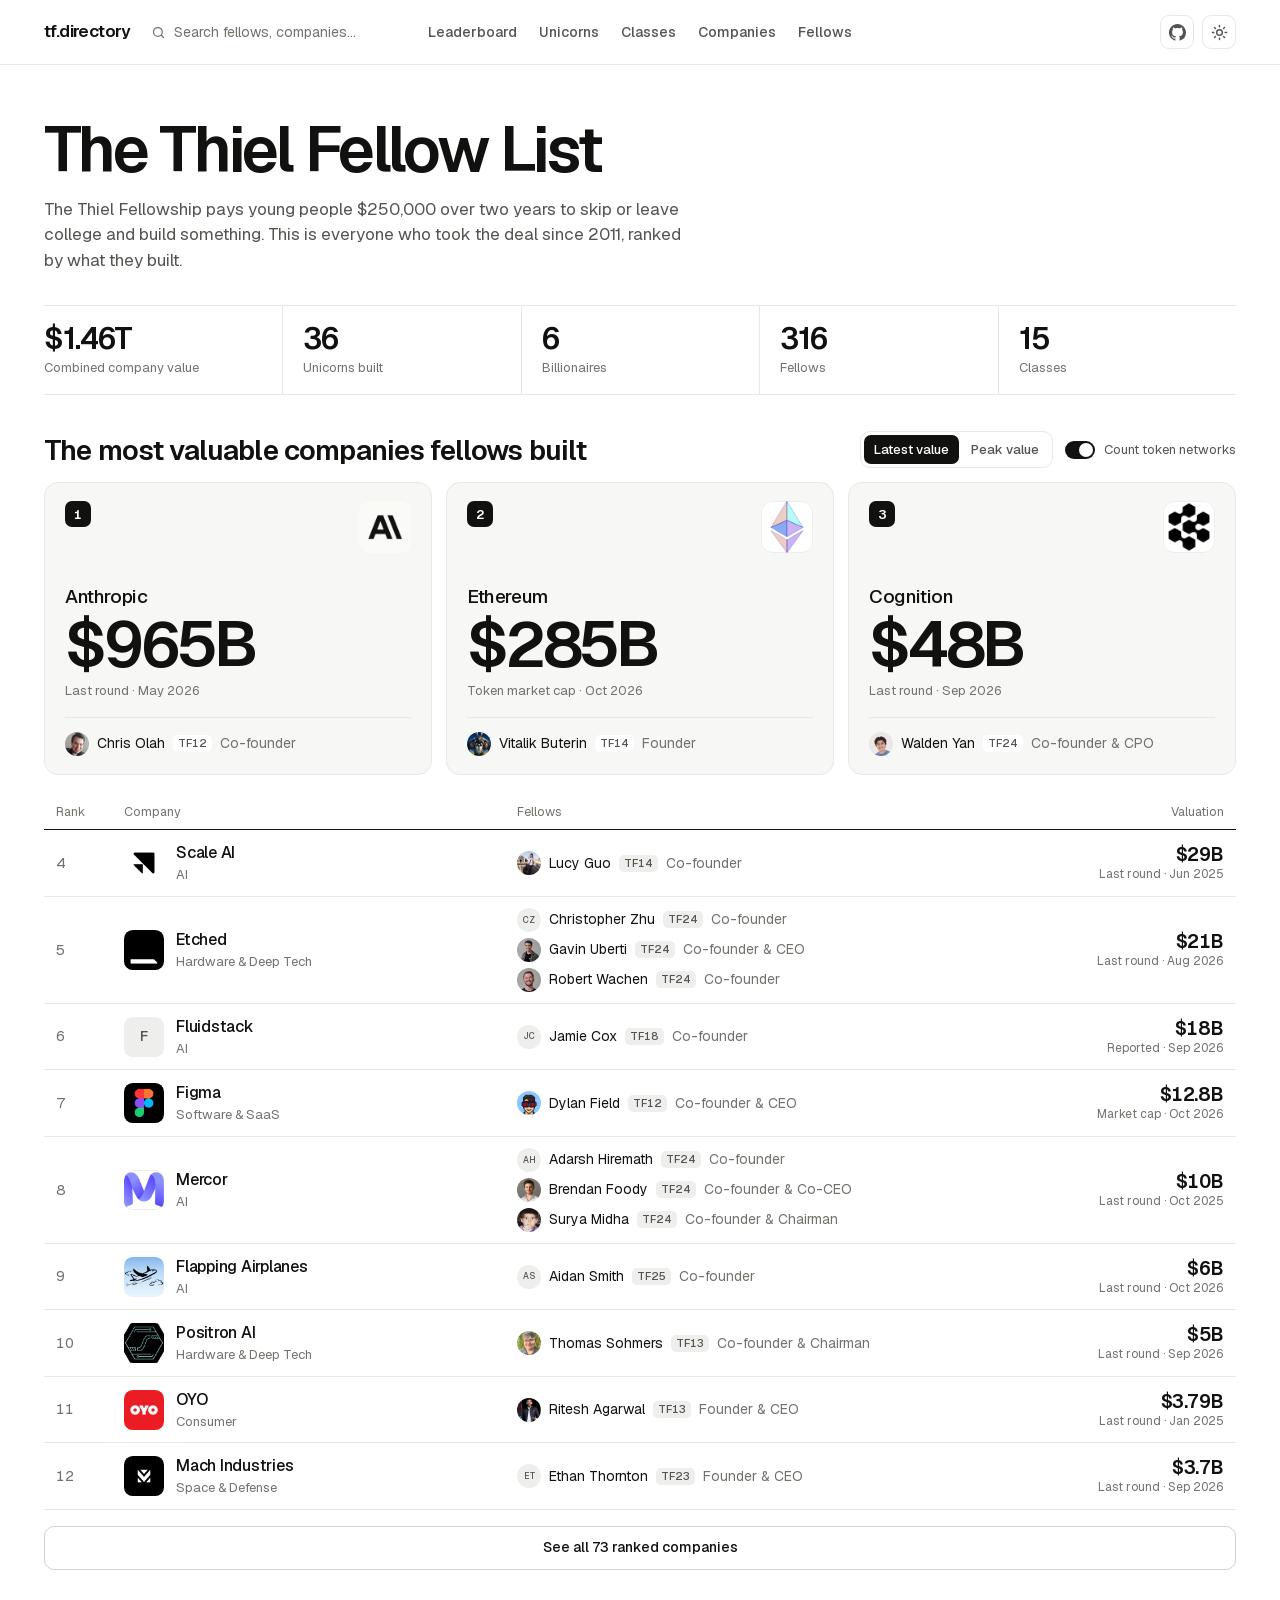
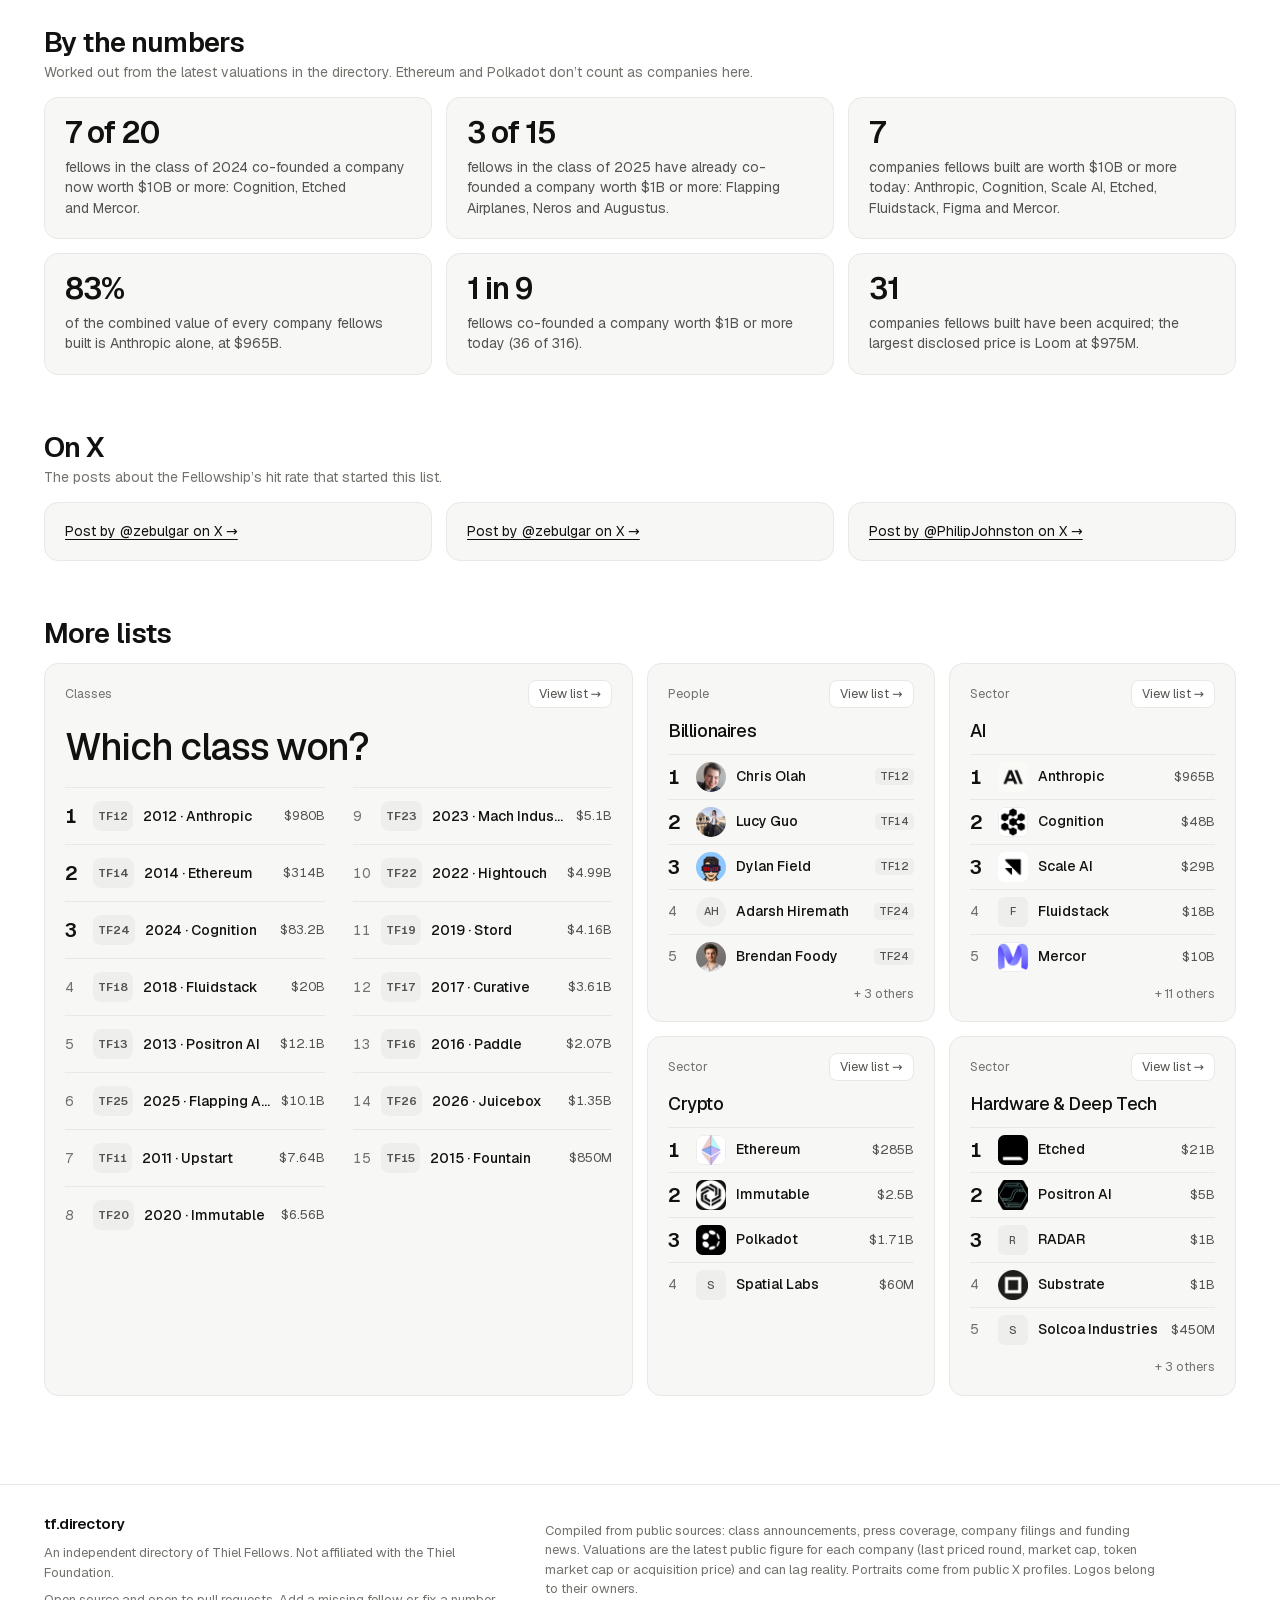
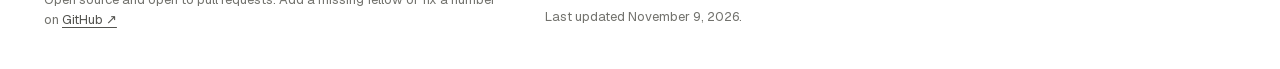
==== commit e64c5f22: "Add a "By the numbers" section and per-class facts The home page gets six fact cards computed from t" ====
--- a/index.html
+++ b/index.html
@@ -14,7 +14,7 @@
   <meta name="theme-color" content="#0c0c0b" media="(prefers-color-scheme: dark)">
   <link rel="icon" href="data:image/svg+xml,%3Csvg xmlns='http://www.w3.org/2000/svg' viewBox='0 0 64 64'%3E%3Crect width='64' height='64' rx='14' fill='%23111110'/%3E%3Ctext x='32' y='44' font-family='Helvetica,Arial,sans-serif' font-size='34' font-weight='700' letter-spacing='-2' text-anchor='middle' fill='%23ffffff'%3Etf%3C/text%3E%3C/svg%3E">
   <link rel="preload" href="assets/fonts/geist.woff2" as="font" type="font/woff2" crossorigin>
-  <link rel="stylesheet" href="assets/style.css?v=13">
+  <link rel="stylesheet" href="assets/style.css?v=14">
 </head>
 <body>
   <a class="skip" href="#app">Skip to content</a>
@@ -72,6 +72,6 @@
     </div>
   </div>
 
-  <script src="assets/app.js?v=13"></script>
+  <script src="assets/app.js?v=14"></script>
 </body>
 </html>
--- a/assets/style.css
+++ b/assets/style.css
@@ -296,6 +296,11 @@
 
 /* ---------- list cards ---------- */
 .lists { display: grid; grid-template-columns: repeat(4, minmax(0, 1fr)); gap: 14px; }
+.fact-cards { display: grid; grid-template-columns: repeat(3, minmax(0, 1fr)); gap: 14px; }
+.fcard { display: block; background: var(--surface); border: 1px solid var(--line); border-radius: var(--radius); padding: 18px 20px 20px; min-width: 0; transition: border-color .15s; }
+.fcard:hover { border-color: var(--line-2); }
+.fcard b { display: block; font-size: 30px; font-weight: 600; line-height: 1.1; letter-spacing: -0.035em; white-space: nowrap; }
+.fcard p { margin: 8px 0 0; font-size: 14px; line-height: 1.45; color: var(--ink-2); text-wrap: pretty; }
 .lcard { background: var(--surface); border: 1px solid var(--line); border-radius: var(--radius); padding: 16px 20px 18px; min-width: 0; }
 .lcard.wide { grid-column: span 2; grid-row: span 2; }
 .lc-top { display: flex; justify-content: space-between; align-items: center; gap: 12px; font-size: 12.5px; color: var(--ink-3); }
@@ -451,6 +456,7 @@
   .stats:not(.four) .stat:nth-child(4) { border-left: 0; padding-left: 0; }
   .stats:not(.four) .stat:nth-child(n+4) { border-top: 1px solid var(--line); }
   .podium { grid-template-columns: 1fr; }
+  .fact-cards { grid-template-columns: repeat(2, minmax(0, 1fr)); }
   .profile { grid-template-columns: 1fr; gap: 24px; }
   .p-side { position: static; }
   .p-media { max-width: 200px; }
@@ -468,7 +474,7 @@
   .stat:nth-child(n+3) { border-top: 1px solid var(--line); }
   .stat:last-child:nth-child(odd) { grid-column: span 2; }
   .sect { padding-top: 44px; }
-  .lists, .posts { grid-template-columns: minmax(0, 1fr); }
+  .lists, .posts, .fact-cards { grid-template-columns: minmax(0, 1fr); }
   .plot { height: 200px; margin-left: 34px; }
   .xl { margin-left: 34px; font-size: 10px; }
   .xl span:nth-child(even) { visibility: hidden; }
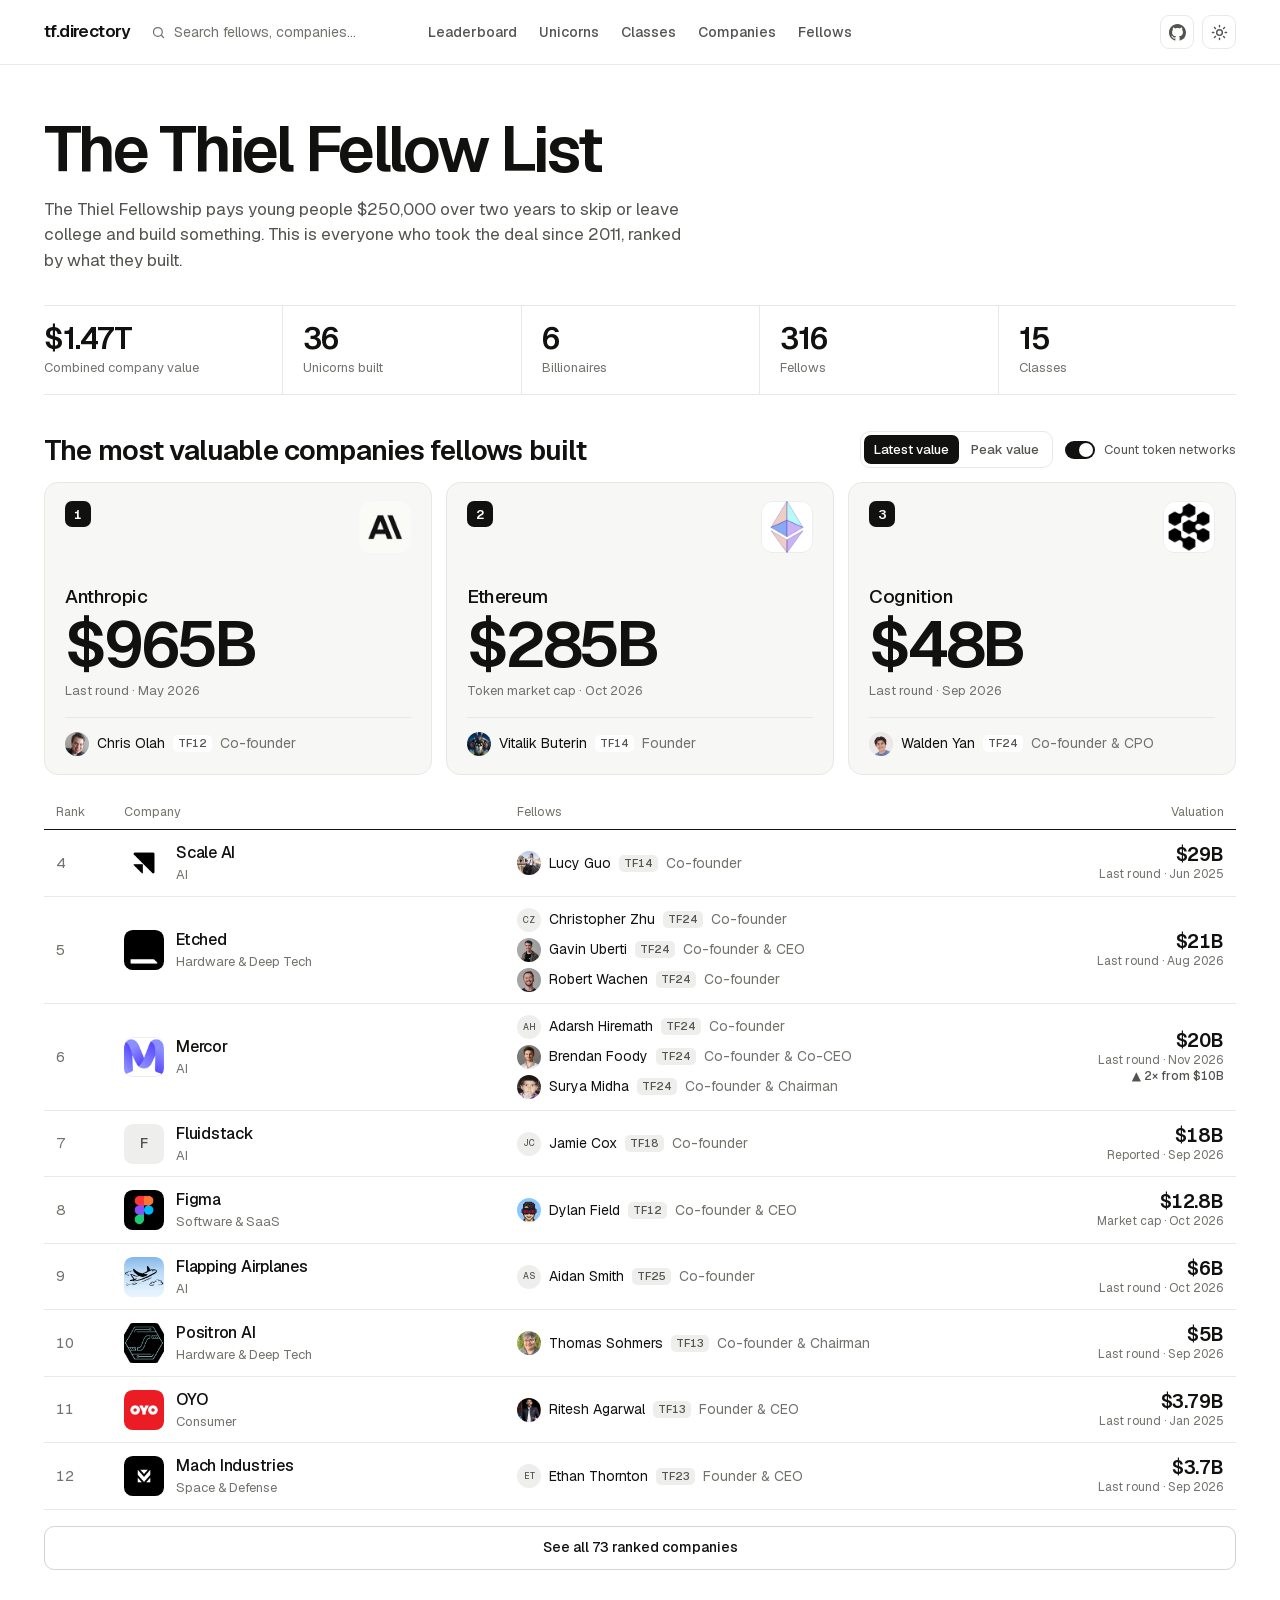
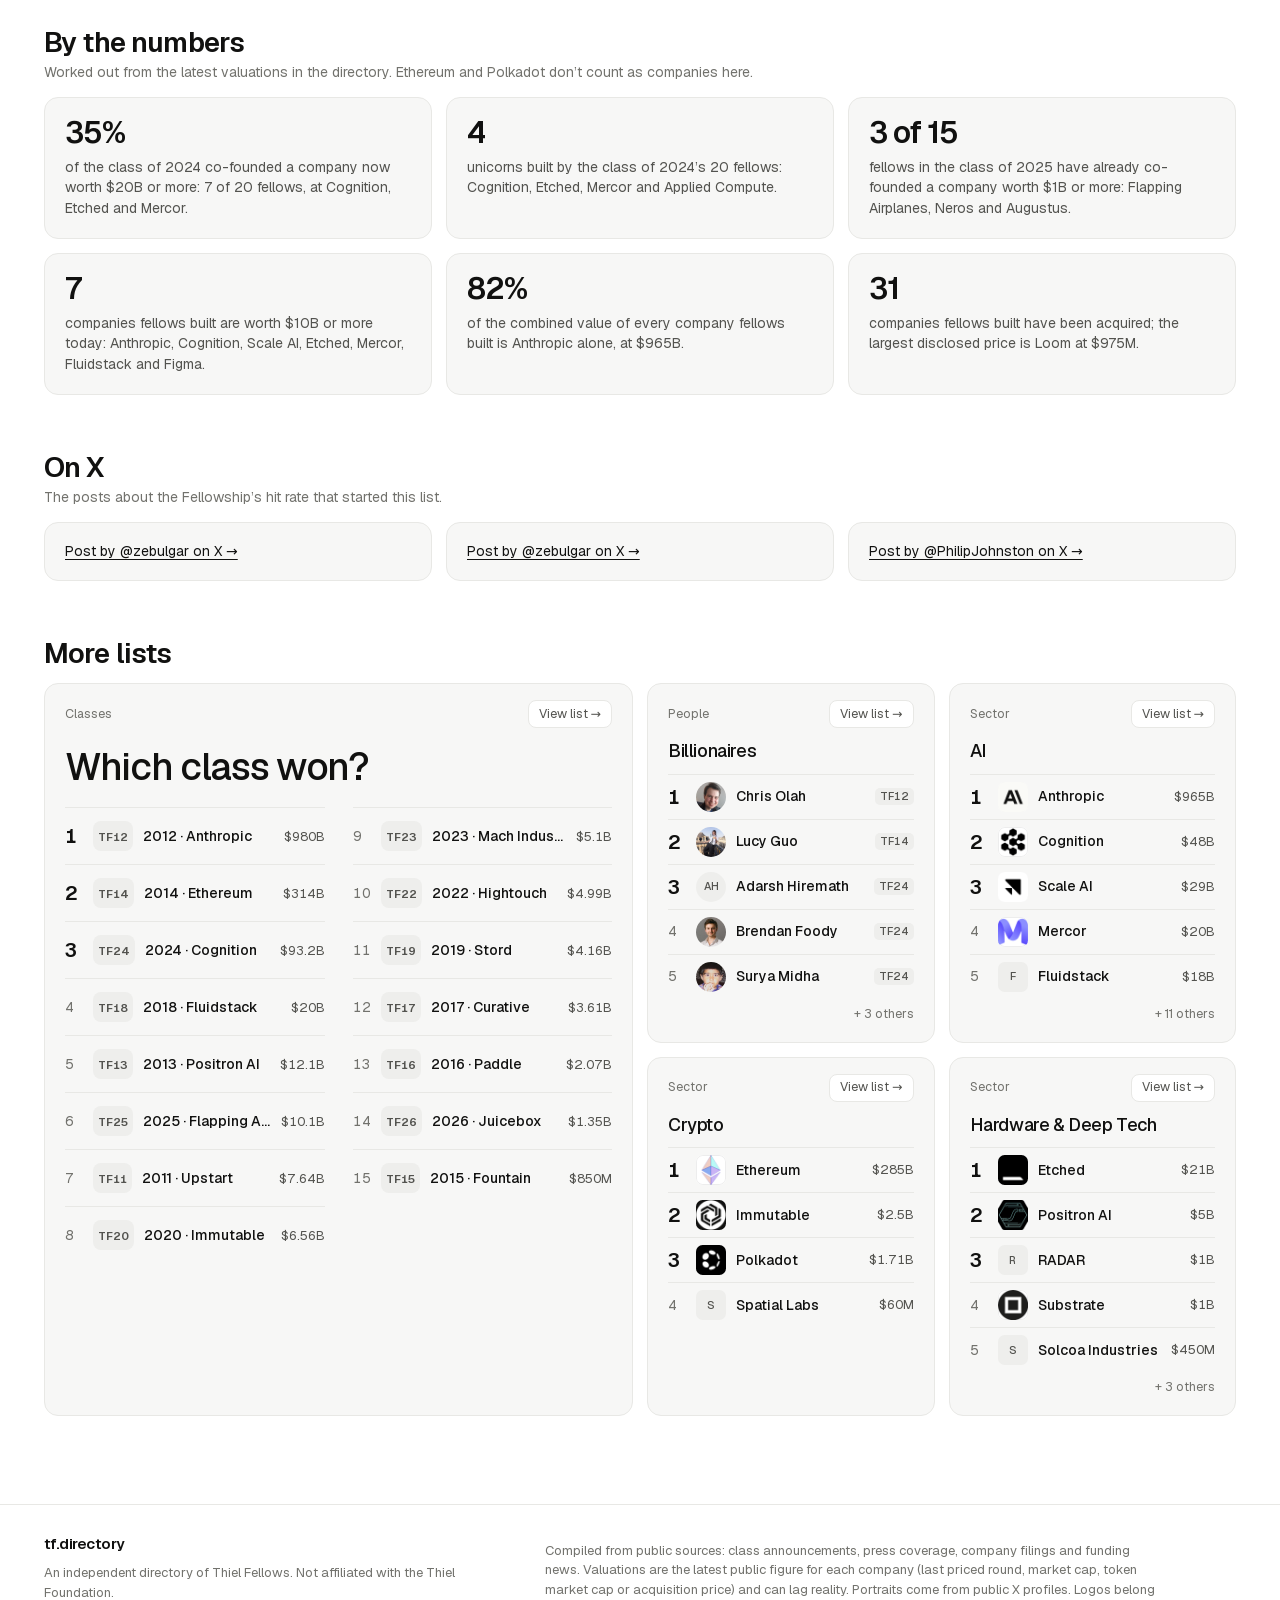
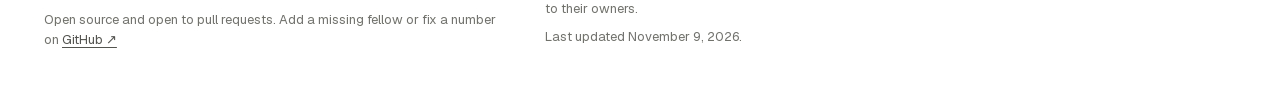
==== commit b3af4383: "Show Mercor's $20B Series D and how its valuation rose Mercor raised $750M at $20B in Nov 2026, up f" ====
--- a/index.html
+++ b/index.html
@@ -14,7 +14,7 @@
   <meta name="theme-color" content="#0c0c0b" media="(prefers-color-scheme: dark)">
   <link rel="icon" href="data:image/svg+xml,%3Csvg xmlns='http://www.w3.org/2000/svg' viewBox='0 0 64 64'%3E%3Crect width='64' height='64' rx='14' fill='%23111110'/%3E%3Ctext x='32' y='44' font-family='Helvetica,Arial,sans-serif' font-size='34' font-weight='700' letter-spacing='-2' text-anchor='middle' fill='%23ffffff'%3Etf%3C/text%3E%3C/svg%3E">
   <link rel="preload" href="assets/fonts/geist.woff2" as="font" type="font/woff2" crossorigin>
-  <link rel="stylesheet" href="assets/style.css?v=14">
+  <link rel="stylesheet" href="assets/style.css?v=15">
 </head>
 <body>
   <a class="skip" href="#app">Skip to content</a>
@@ -72,6 +72,6 @@
     </div>
   </div>
 
-  <script src="assets/app.js?v=14"></script>
+  <script src="assets/app.js?v=15"></script>
 </body>
 </html>
--- a/assets/style.css
+++ b/assets/style.css
@@ -209,6 +209,9 @@
 .u-now small { display: block; font-size: 12px; color: var(--ink-3); overflow: hidden; text-overflow: ellipsis; }
 .h-now { justify-self: end; }
 .val small.m { display: none; }
+.val small.up, .pod-note .up, .worth .up { color: var(--ink-2); font-weight: 500; }
+.pod-note .up { display: block; margin-top: 2px; }
+.worth .up { margin-top: 4px; }
 .ct .t-head { position: sticky; top: var(--top-h); background: var(--bg); z-index: 4; padding-top: 8px; }
 .t-raised { font-size: 14px; color: var(--ink-2); text-align: right; font-variant-numeric: tabular-nums; }
 
@@ -261,6 +264,9 @@
 .col .bar > span { min-height: 0; }
 .col .bar > span:first-of-type { border-radius: 4px 4px 0 0; }
 .col .cap { position: absolute; bottom: 100%; left: 50%; transform: translateX(-50%); margin-bottom: 6px; font-size: 12.5px; font-weight: 600; white-space: nowrap; }
+.chart.rounds .plot { height: 220px; margin-top: 26px; }
+.xl small { display: block; font-size: 11px; color: var(--ink-3); }
+.xl.all span { color: var(--ink-2); }
 .xl { display: grid; grid-template-columns: repeat(var(--n), minmax(0, 1fr)); margin: 8px 0 0 40px; font-size: 11.5px; color: var(--ink-3); text-align: center; font-variant-numeric: tabular-nums; }
 .hbars { display: flex; flex-direction: column; gap: 4px; max-width: 760px; }
 .hb { display: grid; grid-template-columns: 170px minmax(0, 1fr); gap: 14px; align-items: center; padding: 4px 6px; border-radius: 8px; }
@@ -478,6 +484,8 @@
   .plot { height: 200px; margin-left: 34px; }
   .xl { margin-left: 34px; font-size: 10px; }
   .xl span:nth-child(even) { visibility: hidden; }
+  .xl.all span:nth-child(even) { visibility: visible; }
+  .chart.rounds .plot { height: 180px; }
   .hb { grid-template-columns: 116px minmax(0, 1fr); gap: 10px; }
   .lcard.wide { grid-column: auto; grid-row: auto; }
   .li-rows.two { display: block; }
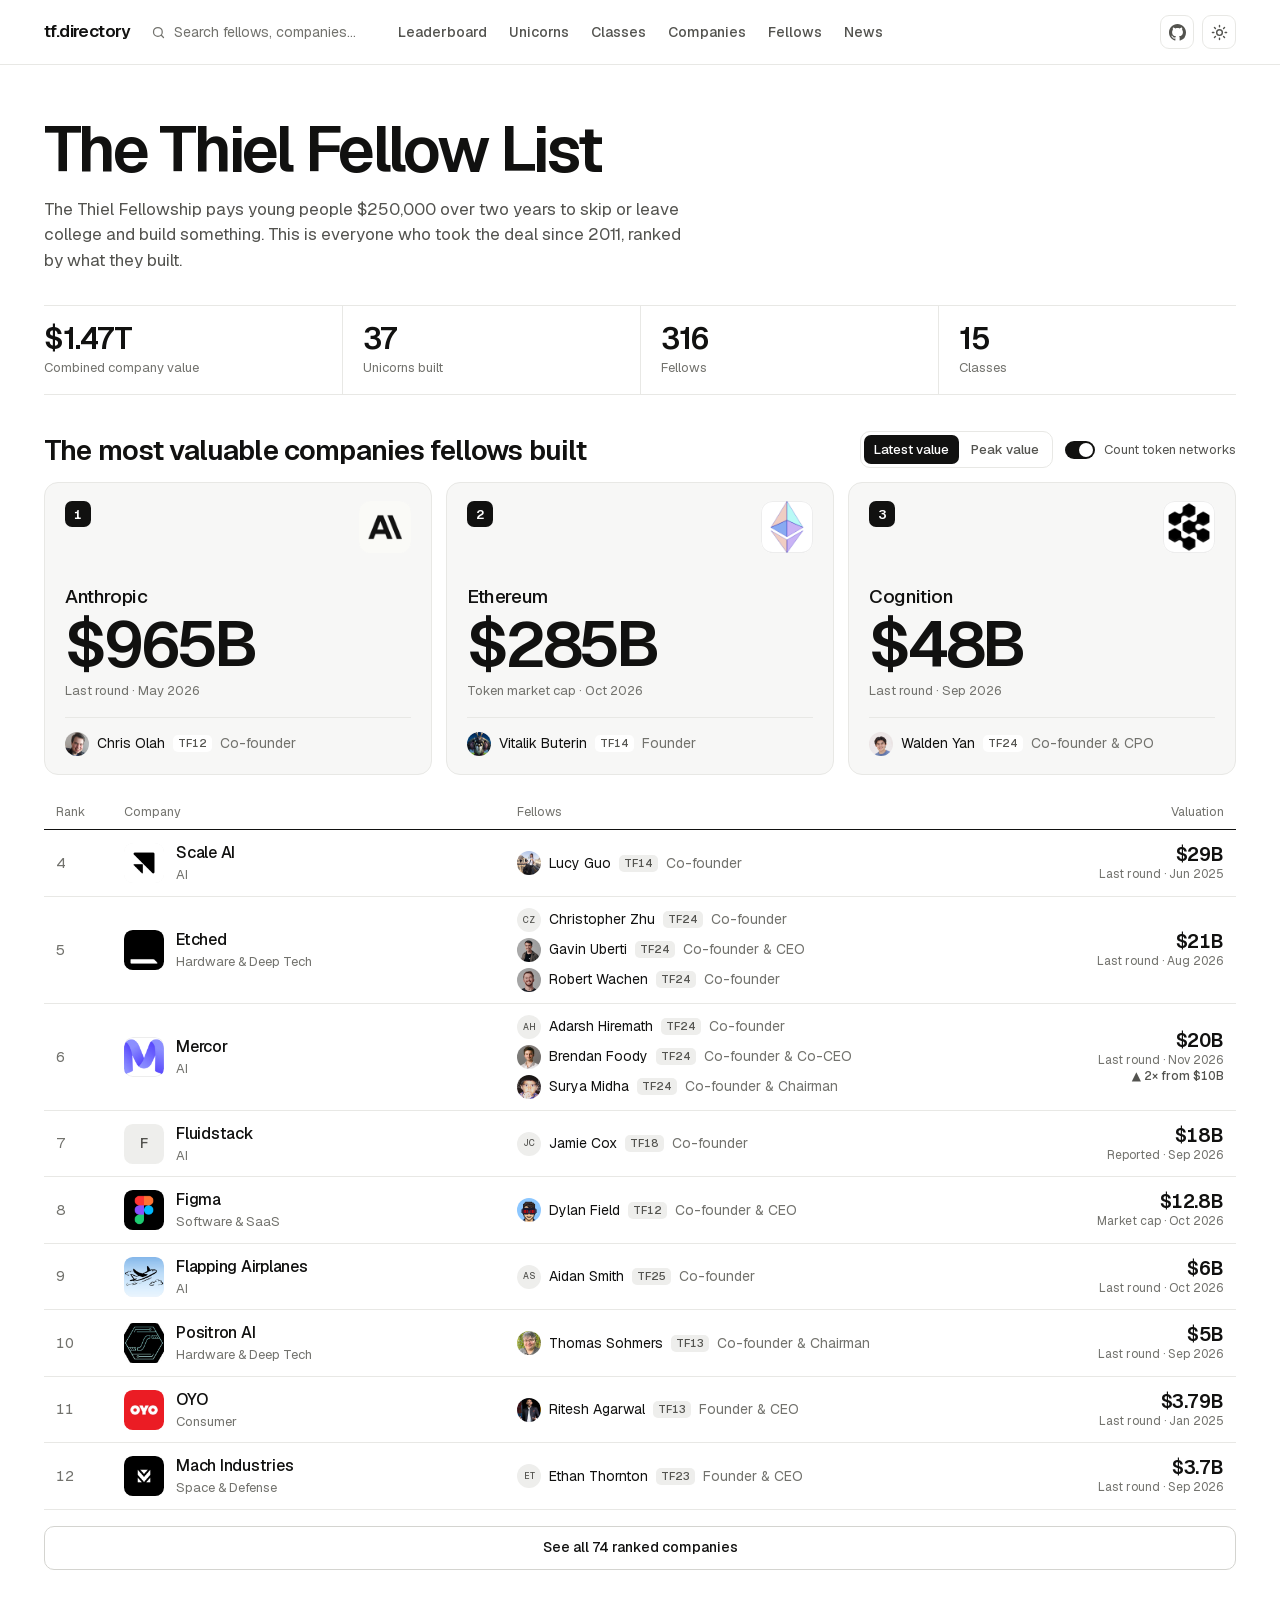
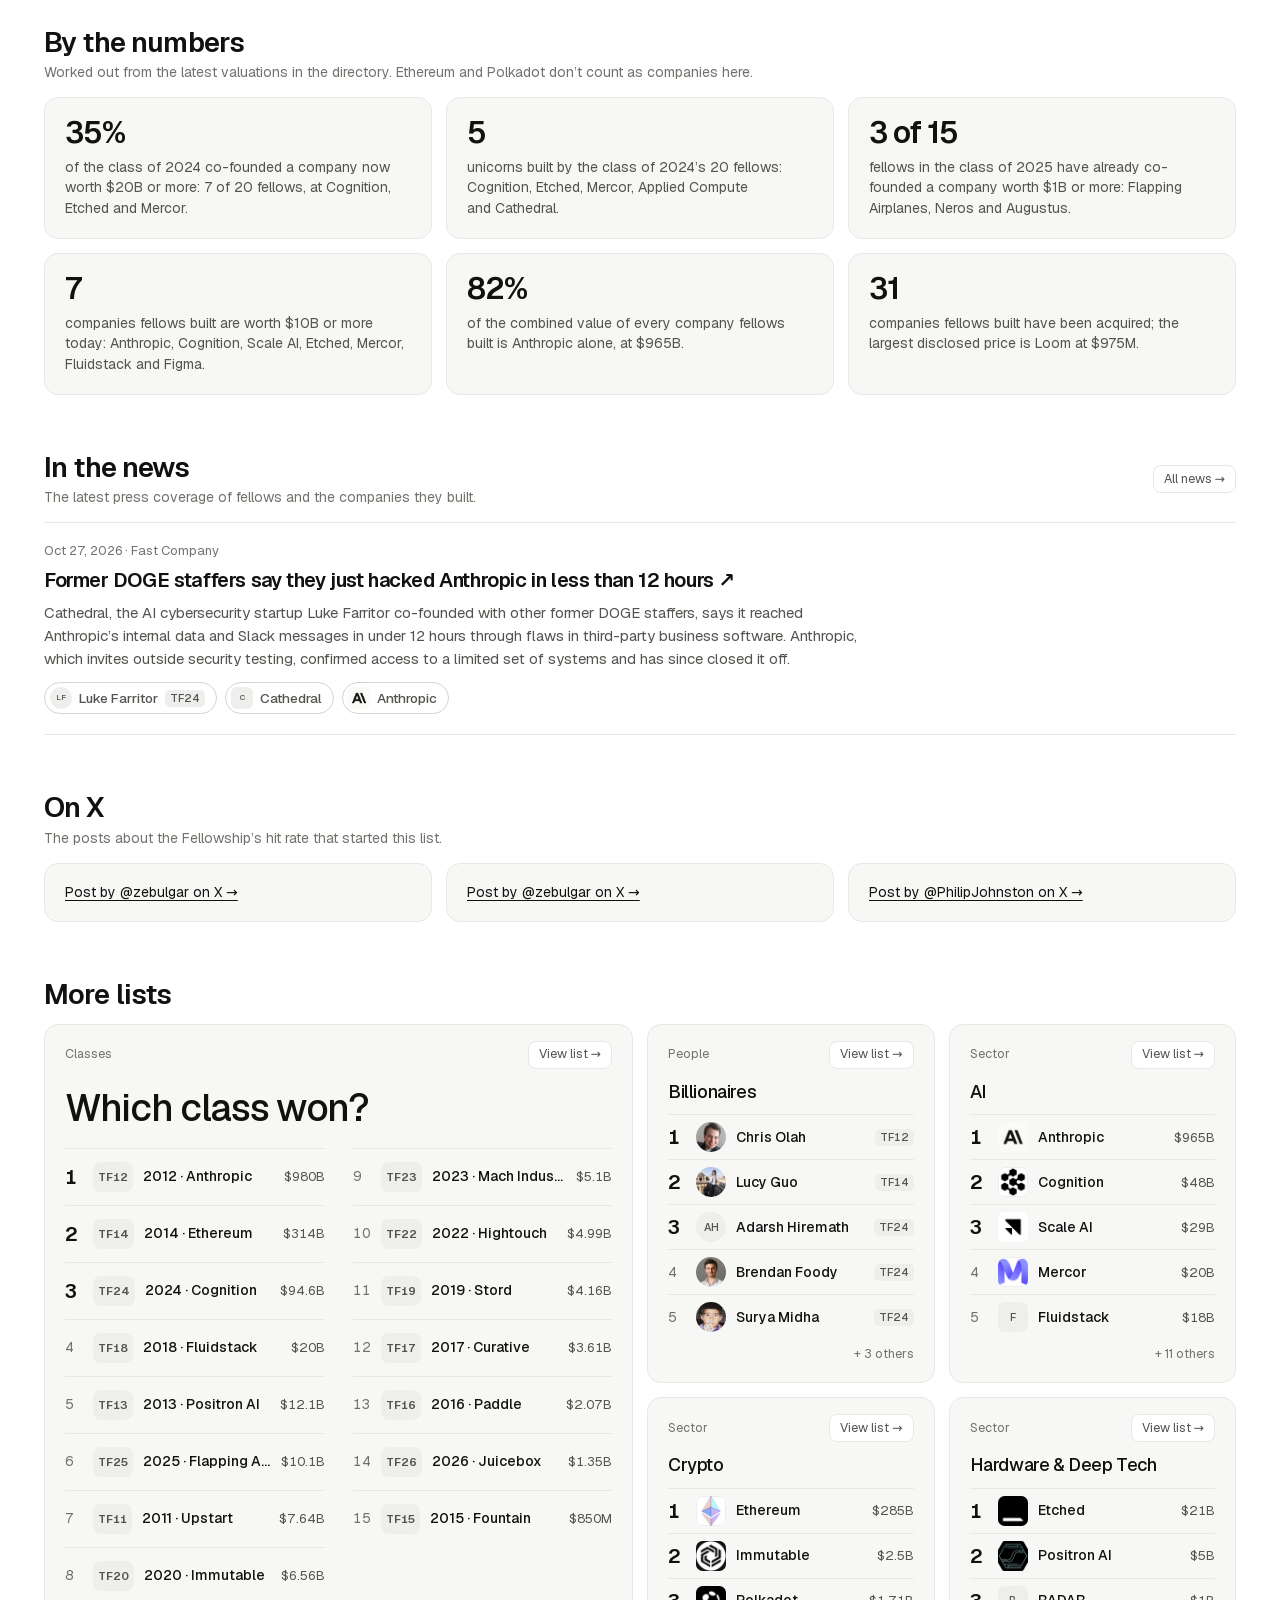
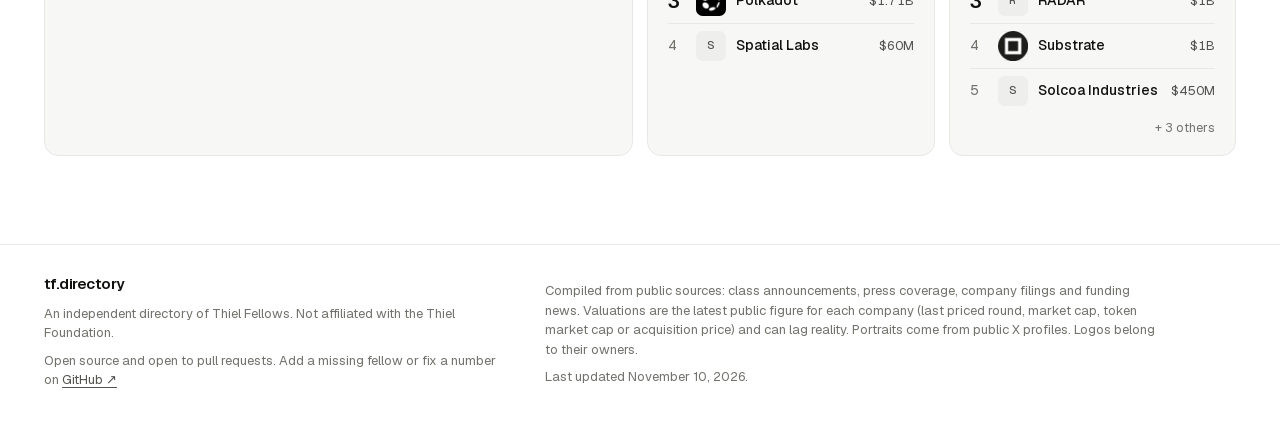
==== commit 0384af6b: "Add a News section, Cathedral, and year short links News lives in data/news.json: a News page lists " ====
--- a/index.html
+++ b/index.html
@@ -14,7 +14,7 @@
   <meta name="theme-color" content="#0c0c0b" media="(prefers-color-scheme: dark)">
   <link rel="icon" href="data:image/svg+xml,%3Csvg xmlns='http://www.w3.org/2000/svg' viewBox='0 0 64 64'%3E%3Crect width='64' height='64' rx='14' fill='%23111110'/%3E%3Ctext x='32' y='44' font-family='Helvetica,Arial,sans-serif' font-size='34' font-weight='700' letter-spacing='-2' text-anchor='middle' fill='%23ffffff'%3Etf%3C/text%3E%3C/svg%3E">
   <link rel="preload" href="assets/fonts/geist.woff2" as="font" type="font/woff2" crossorigin>
-  <link rel="stylesheet" href="assets/style.css?v=15">
+  <link rel="stylesheet" href="assets/style.css?v=17">
 </head>
 <body>
   <a class="skip" href="#app">Skip to content</a>
@@ -33,6 +33,7 @@
         <a href="#/classes" data-nav="classes">Classes</a>
         <a href="#/companies" data-nav="companies">Companies</a>
         <a href="#/fellows" data-nav="fellows">Fellows</a>
+        <a href="#/news" data-nav="news">News</a>
       </nav>
       <div class="top-actions">
         <a class="icon-btn" href="https://github.com/Sigil-Wen/tf.directory" target="_blank" rel="noopener" aria-label="tf.directory on GitHub" title="Open source on GitHub. Pull requests welcome.">
@@ -72,6 +73,6 @@
     </div>
   </div>
 
-  <script src="assets/app.js?v=15"></script>
+  <script src="assets/app.js?v=17"></script>
 </body>
 </html>
--- a/assets/style.css
+++ b/assets/style.css
@@ -108,6 +108,7 @@
 .muted { color: var(--ink-3); }
 .page-head { padding: 52px 0 28px; }
 .note { font-size: 12.5px; color: var(--ink-3); margin: 12px 0 0; }
+.note a { color: var(--ink-2); text-decoration: underline; text-underline-offset: 3px; }
 .back { display: inline-block; font-size: 14px; color: var(--ink-2); padding: 28px 0 20px; }
 .back:hover { color: var(--ink); }
 
@@ -416,6 +417,19 @@
 .edit-note a:hover, .foot a:hover { color: var(--ink); }
 .edit-note code { font: 12px/1 ui-monospace, SFMono-Regular, Menlo, monospace; white-space: nowrap; padding: 2px 5px; border-radius: 5px; background: var(--surface); color: var(--ink-2); }
 
+/* ---------- news ---------- */
+.news-list { display: flex; flex-direction: column; border-top: 1px solid var(--line); }
+.news { padding: 18px 0 20px; border-bottom: 1px solid var(--line); }
+.news > * { max-width: 820px; }
+.news-meta { margin: 0; font-size: 13px; color: var(--ink-3); }
+.news h3 { margin: 6px 0 0; font-size: 20px; font-weight: 600; line-height: 1.3; letter-spacing: -0.02em; text-wrap: pretty; }
+.news h3 a:hover { text-decoration: underline; text-underline-offset: 3px; }
+.news-sum { margin: 8px 0 0; color: var(--ink-2); line-height: 1.55; }
+.news-tags { display: flex; flex-wrap: wrap; gap: 8px; margin-top: 12px; }
+.chip { display: inline-flex; align-items: center; gap: 7px; height: 32px; padding: 0 11px 0 5px; border: 1px solid var(--line-2); border-radius: 999px; font-size: 13.5px; font-weight: 500; white-space: nowrap; }
+.chip:hover { background: var(--surface); }
+.chip .logo { border-radius: 6px; }
+
 /* ---------- palette ---------- */
 .pal-back { position: fixed; inset: 0; background: rgba(10, 10, 9, .4); display: flex; justify-content: center; align-items: flex-start; padding: 12vh 16px 16px; z-index: 60; }
 .pal-back[hidden] { display: none; }
